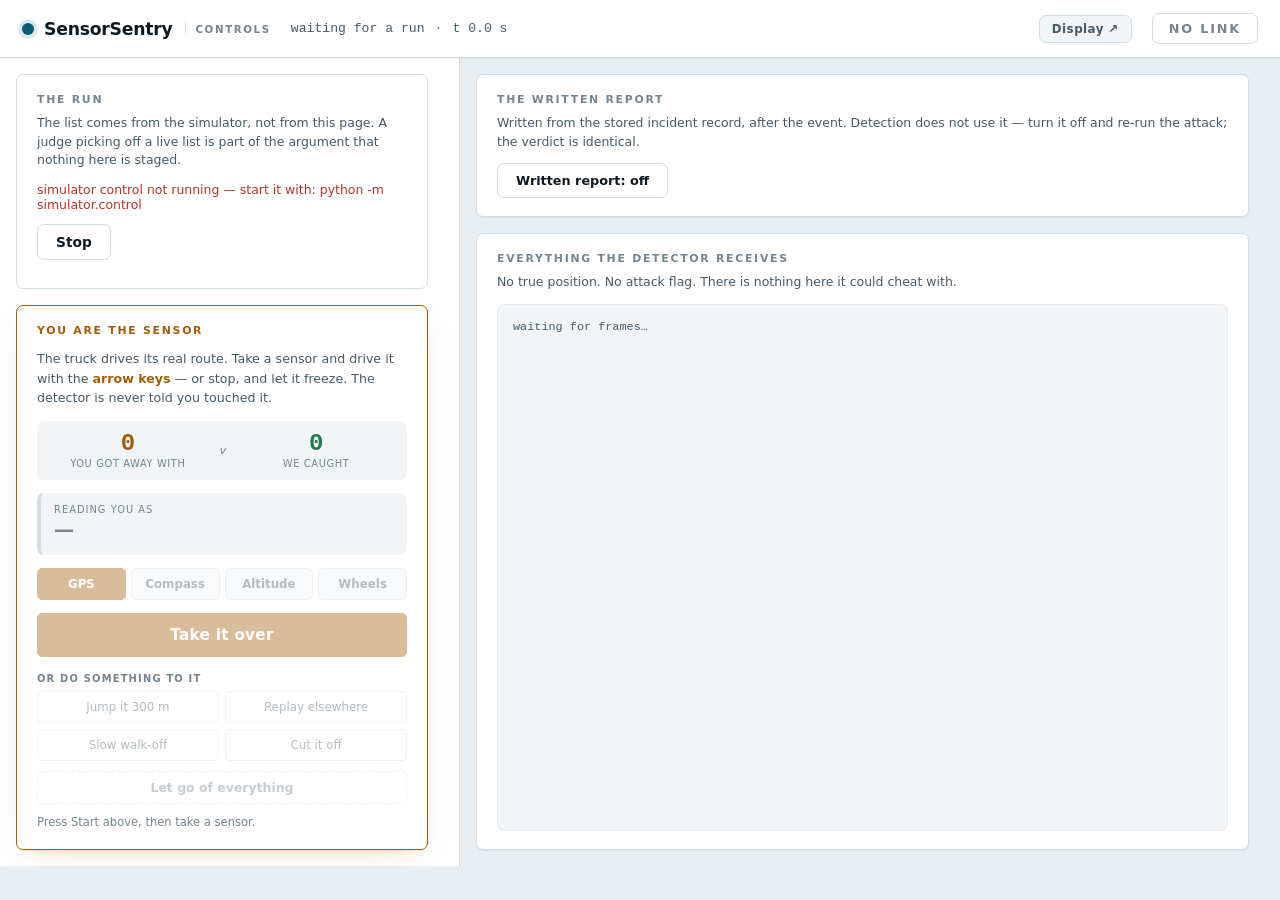
==== console/drive.html @ ff1256a5 "Two screens: the room watches one, the driver touches the other The console was losing to its own fu" ====
<!doctype html>
<html lang="en">
<head>
<meta charset="utf-8">
<meta name="viewport" content="width=device-width, initial-scale=1">
<title>SensorSentry — controls</title>
<link rel="stylesheet" href="style.css">
</head>
<body class="page-drive">

<!-- The control surface: everything a person presses.
     The verdict, the map and the evidence are on the other screen. Keeping
     them apart is the point — a judge attacks from here and watches the
     detector answer over there, having touched nothing in between. -->

<header class="bar">
  <div class="brand">
    <span class="mark"></span>
    <span class="name">SensorSentry</span>
    <span class="brandsub">controls</span>
  </div>
  <div class="runinfo">
    <span id="runid">waiting for a run</span>
    <span class="sep">·</span>
    <span id="clock">t 0.0 s</span>
  </div>
  <a class="drivelink" href="/" target="_blank" rel="noopener">Display ↗</a>
  <div class="statepill" id="statepill" data-state="IDLE">IDLE</div>
</header>

<!-- A rejected frame is the driver's problem to fix, not the room's, so it is
     on both screens rather than only the one being watched. -->
<div id="violation" class="violation" hidden></div>

<!-- Arrow keys only reach the window that has focus, and a driver watching
     the big screen will not notice that this one has lost it. -->
<div class="focuswarn">Click here first — the arrow keys go to this window.</div>

<main class="drivemain">

  <section class="col">

    <div class="panel run">
      <h2>The run</h2>
      <p class="panelnote">
        The list comes from the simulator, not from this page. A judge picking
        off a live list is part of the argument that nothing here is staged.
      </p>
      <div id="scenarios" class="scenarios"><span class="hint">loading…</span></div>
      <div class="runrow">
        <button id="reset">Stop</button>
        <span id="hint" class="hint"></span>
      </div>
    </div>

    <!-- The answer to "is this hardcoded?" is not an argument, it is this
         panel. The vehicle drives its real route; the judge takes a sensor
         over and drives it themselves. The detector is never told. -->
    <div class="panel attack" id="attackpanel">
      <h2>You are the sensor</h2>
      <p class="attacknote">
        The truck drives its real route. Take a sensor and drive it with the
        <b>arrow keys</b> — or stop, and let it freeze. The detector is never
        told you touched it.
      </p>

      <div class="score" id="score">
        <div class="score-side"><b id="scoreyou">0</b><span>you got away with</span></div>
        <div class="score-v">v</div>
        <div class="score-side"><b id="scoreus">0</b><span>we caught</span></div>
      </div>

      <!-- What the detector currently believes. "not sure yet" is left on
           screen rather than hidden: refusing to answer is the feature. -->
      <div class="verdictread" id="verdictread" data-state="quiet">
        <span class="vr-label">reading you as</span>
        <b class="vr-word" id="verdictword">—</b>
        <span class="vr-why" id="verdictwhy"></span>
      </div>

      <div class="targets" id="targets">
        <button class="target on" data-target="gps">GPS</button>
        <button class="target" data-target="compass">Compass</button>
        <button class="target" data-target="altitude">Altitude</button>
        <button class="target" data-target="wheels">Wheels</button>
      </div>

      <button id="taketarget" class="atk primary">Take it over</button>

      <div class="drive" id="drive" hidden>
        <div class="drivehead">
          <span id="drivewhat">You are the GPS</span>
          <b id="driveheading">—</b>
        </div>
        <div class="dpad">
          <button class="key" data-arrow="up">&#9650;</button>
          <div class="dpad-mid">
            <button class="key" data-arrow="left">&#9664;</button>
            <button class="key" id="driveoff" title="stop — let it freeze">&#9632;</button>
            <button class="key" data-arrow="right">&#9654;</button>
          </div>
          <button class="key" data-arrow="down">&#9660;</button>
        </div>
        <div class="drivefoot">
          <span>arrow keys work too</span>
          <span>space = let go</span>
        </div>
      </div>

      <!-- Everything else that can be done to the selected sensor. Built from
           a table in drive.js so the list matches what the simulator actually
           offers, and so harness/usecases.py can check every one of them. -->
      <h3 class="subhead">Or do something to it</h3>
      <div class="actions" id="actions"></div>

      <button id="doclear" class="atk ghost">Let go of everything</button>

      <!-- Timed in the browser, from the judge's own click. This number never
           goes near the detector — it cannot, which is the point. -->
      <div class="stopwatch" id="stopwatch" hidden>
        <span class="sw-label" id="swlabel">waiting</span>
        <span class="sw-time" id="swtime">0.0 s</span>
      </div>
      <p class="atk-hint" id="atkhint">Press Start above, then take a sensor.</p>
    </div>

  </section>

  <section class="col">

    <div class="panel report">
      <h2>The written report</h2>
      <p class="panelnote">
        Written from the stored incident record, after the event. Detection
        does not use it — turn it off and re-run the attack; the verdict is
        identical.
      </p>
      <div class="runrow">
        <button id="reporttoggle" class="toggle">Written report: off</button>
        <button id="reportopen" hidden>Open report</button>
      </div>
    </div>

    <!-- The anti-hardcoding proof, and it belongs next to the buttons rather
         than under the map: here is what I am pressing, here is the complete
         stream the detector receives, notice what is not in it. -->
    <div class="panel feedpanel">
      <h2>Everything the detector receives</h2>
      <p class="panelnote">
        No true position. No attack flag. There is nothing here it could cheat
        with.
      </p>
      <pre id="feed" class="feed">waiting for frames…</pre>
    </div>

  </section>
</main>

<div id="reportsheet" class="reportsheet" hidden>
  <div class="reportcard">
    <div class="reporthead">
      <h2 id="reporttitle">Incident report</h2>
      <button id="reportclose">Close</button>
    </div>
    <pre id="reportbody"></pre>
    <p class="reportnote">
      Written from the stored incident record, after the event. Detection does
      not use it — turn it off and re-run the attack; the verdict is identical.
      <b>Generated by a template, not a language model.</b> This is where one
      would be handed the same record.
    </p>
  </div>
</div>

<script src="common.js"></script>
<script src="drive.js"></script>
</body>
</html>
---- console/style.css ----
/* SensorSentry console.

   Light, and still an instrument: this gets read across a room in a demo hall
   and photographed by people in the audience. Colour is only ever used where
   it means something, and the two paths keep well clear of each other and of
   the semantic colours, because telling them apart is the whole point.

   Darkened against a white ground so the contrast holds under projector
   washout — the pale accents that work on black disappear here.

   Two pages share this file:
     body.page-display   /        the evidence display
     body.page-drive     /drive   the control surface

   Everything above the page-specific sections is common to both.

   The canvas reads its colours out of :root at startup rather than carrying a
   copy of them (see themeColours in common.js). One consequence worth keeping:
   a dark theme is a rewrite of the token block below and nothing else. Do not
   reintroduce a hardcoded colour anywhere — the map already drifted out of
   step with its own legend once that way.
--------------------------------------------------------------------------- */

:root {
  color-scheme: light;

  /* ground */
  --bg:        #e9eef2;
  --panel:     #ffffff;
  --panel-2:   #f1f5f8;
  --panel-3:   #e3eaef;
  --rule:      #d2dce3;
  --rule-soft: #e7edf1;

  /* ink */
  --ink:   #0e1a23;
  --ink-2: #465a67;
  --ink-3: #74858f;

  /* meaning — never decoration */
  --accent:  #0b5c7a;
  --claimed: #a35d07;   /* what GPS asserts */
  --witness: #0b5c7a;   /* what the vehicle itself felt */

  --ok:    #1f7a4d;
  --watch: #9a6207;
  --alert: #b3352a;

  /* the same meanings, as a wash behind a panel */
  --tint-ok:      #e9f3ed;
  --tint-watch:   #fdf3e2;
  --tint-alert:   #fbeceb;
  --tint-accent:  #e8f1f5;
  --tint-claimed: #fff7ec;
  --edge-claimed: #e5c99a;

  /* the map, drawn on canvas — paper, so the two tracks own every other
     colour on it */
  --map-bg:         #f5f2ea;
  --map-grid:       #e7e1d3;
  --map-grid-major: #d2c9b4;
  --map-road:       #ffffff;
  --map-road-case:  #d5cbb5;
  --map-road-text:  #857c69;
  --map-building:   #ded6c6;
  --map-chip:       rgba(255, 255, 255, .85);
  /* the wash under an alerting vehicle and inside an attack zone, and the
     transparent end of the same colour for the zone's gradient */
  --map-alert-wash: rgba(179, 53, 42, .20);
  --map-alert-fade: rgba(179, 53, 42, 0);

  /* the agreement web */
  --web-good: #8fbca4;

  --lift-1: 0 1px 2px rgba(14, 26, 35, .05);
  --lift-2: 0 4px 14px -6px rgba(14, 26, 35, .18), 0 1px 2px rgba(14, 26, 35, .05);
  --lift-3: 0 20px 60px -20px rgba(14, 26, 35, .45);

  --radius: 7px;

  --mono: "JetBrains Mono", ui-monospace, Consolas, "Courier New", monospace;
  --sans: "Segoe UI", system-ui, -apple-system, sans-serif;
}

* { box-sizing: border-box; }

/* The browser's own `[hidden] { display: none }` is a user-agent rule, and
   ANY author rule beats it. So every element here that sets display — the
   banner, the report sheet — silently ignored its `hidden` attribute and
   could never be closed. This puts that back. */
[hidden] { display: none !important; }

html, body {
  margin: 0;
  height: 100%;
  background: var(--bg);
  color: var(--ink);
  font-family: var(--sans);
  overflow: hidden;
  -webkit-font-smoothing: antialiased;
}

/* --- page skeletons ------------------------------------------------------
   The display gives every pixel it can spare to the map, because the map's
   scale is height-bound and the two tracks are the whole claim. Moving the
   raw feed and the scenario buttons to /drive gave it 310px back. */

body.page-display {
  display: grid;
  grid-template-rows: auto auto auto 1fr;  /* bar · violation · banner · map+panels */
  height: 100vh;
}

body.page-drive {
  display: grid;
  /* bar · violation · focus warning · columns */
  grid-template-rows: auto auto auto 1fr;
  height: 100vh;
}

/* --- top bar ------------------------------------------------------------- */

.bar {
  display: flex;
  align-items: center;
  gap: 20px;
  padding: 13px 22px;
  background: var(--panel);
  border-bottom: 1px solid var(--rule);
  box-shadow: var(--lift-1);
  z-index: 3;
}

.brand { display: flex; align-items: center; gap: 10px; }
.mark {
  width: 12px; height: 12px; border-radius: 50%;
  background: var(--accent);
  box-shadow: 0 0 0 4px rgba(11, 92, 122, .14);
  flex: none;
}
.name { font-weight: 700; font-size: 1.08rem; letter-spacing: -.015em; }
.brandsub {
  font-size: .64rem; font-weight: 700; letter-spacing: .16em;
  text-transform: uppercase; color: var(--ink-3);
  padding-left: 9px; margin-left: 3px; border-left: 1px solid var(--rule);
}

.runinfo {
  font-family: var(--mono);
  font-size: .82rem;
  color: var(--ink-2);
  display: flex; gap: 10px; align-items: center;
  min-width: 0; overflow: hidden;
}
.runinfo .sep { color: var(--ink-3); }

/* The other screen is one click away and neither page is much use alone. */
.drivelink {
  margin-left: auto;
  font-size: .74rem; font-weight: 600; letter-spacing: .04em;
  text-decoration: none; white-space: nowrap;
  color: var(--ink-2);
  padding: 6px 12px; border-radius: var(--radius);
  border: 1px solid var(--rule); background: var(--panel-2);
}
.drivelink:hover { color: var(--accent); border-color: var(--accent); }

.statepill {
  font-weight: 700;
  font-size: .8rem;
  letter-spacing: .14em;
  padding: 7px 16px;
  border-radius: var(--radius);
  border: 1px solid var(--rule);
  color: var(--ink-3);
  flex: none;
}
.statepill[data-state="OK"]    { background: var(--tint-ok);    color: var(--ok);    border-color: var(--ok); }
.statepill[data-state="WATCH"] { background: var(--tint-watch); color: var(--watch); border-color: var(--watch); }
.statepill[data-state="ALERT"] {
  background: var(--alert); color: #ffffff; border-color: var(--alert);
  animation: pulse 1.1s ease-in-out infinite;
}
@keyframes pulse { 50% { opacity: .55; } }
@media (prefers-reduced-motion: reduce) { .statepill[data-state="ALERT"] { animation: none; } }

/* --- schema violation ---------------------------------------------------- */

.violation {
  background: var(--alert);
  color: #ffffff;
  font-family: var(--mono);
  font-size: .85rem;
  padding: 11px 22px;
  font-weight: 600;
}

/* --- the banner ---------------------------------------------------------
   A demo hall is wide and the audience is far back. The side panels carry
   the detail; this carries the answer, and it is sized to be read from the
   back row rather than from the operator's chair. */

.banner {
  display: flex; align-items: baseline; gap: 20px; flex-wrap: wrap;
  padding: 16px 24px;
  background: var(--alert); color: #fff;
  box-shadow: var(--lift-2);
  z-index: 2;
}
.banner[data-cause="fault"]        { background: var(--watch); }
.banner[data-cause="interference"] { background: var(--accent); }
.banner[data-cause="unclassified"] { background: var(--ink-2); }

.banner-what {
  font-size: 1.6rem; font-weight: 800; letter-spacing: -.015em;
  text-transform: uppercase; line-height: 1.1;
}
.banner-who { font-family: var(--mono); font-size: .9rem; opacity: .88; }
.banner-do {
  margin-left: auto; font-size: 1rem; font-weight: 600;
  opacity: .96; text-align: right;
}

/* Which view you are looking at. Four vehicles on screen invites the wrong
   conclusion — that the product needs a fleet. It does not: the detector runs
   on each vehicle alone. The fleet view is the control room watching them. */
.mode {
  font-size: .64rem; font-weight: 700; letter-spacing: .14em;
  padding: 5px 10px; border-radius: var(--radius);
  background: var(--panel-2); color: var(--ink-3);
  border: 1px solid var(--rule); flex: none;
}
.mode[data-mode="fleet"] { background: var(--accent); color: #fff; border-color: var(--accent); }

/* --- the map ------------------------------------------------------------- */

main {
  display: grid;
  grid-template-columns: minmax(0, 1fr) 380px;
  min-height: 0;
  overflow: hidden;
}

.mapwrap { position: relative; min-width: 0; background: var(--map-bg); }
#map { display: block; width: 100%; height: 100%; }

.legend {
  position: absolute; left: 18px; top: 16px;
  display: flex; flex-direction: column; gap: 8px;
  background: var(--map-chip);
  border: 1px solid var(--rule);
  border-radius: var(--radius);
  padding: 11px 14px;
  font-size: .82rem; font-weight: 600;
  color: var(--ink-2);
  box-shadow: var(--lift-1);
}
.legend span { display: flex; align-items: center; gap: 10px; }
.swatch { width: 18px; height: 4px; border-radius: 2px; display: inline-block; flex: none; }
.swatch.claimed { background: var(--claimed); }
.swatch.witness { background: var(--witness); }

.scalebar {
  position: absolute; left: 18px; bottom: 18px;
  font-family: var(--mono); font-size: .74rem; color: var(--ink-2);
  border-left: 1px solid var(--ink-3);
  border-right: 1px solid var(--ink-3);
  border-bottom: 1px solid var(--ink-3);
  padding: 0 0 4px;
  width: 120px;
  text-align: center;
}

/* --- panels: the shared primitives --------------------------------------- */

.side {
  border-left: 1px solid var(--rule);
  background: var(--panel);
  overflow-y: auto;
  scrollbar-gutter: stable;
  display: flex;
  flex-direction: column;
}

/* The side column scrolls. Without a hint it reads as clipped text rather
   than more content, which is how a verdict gets missed. */
.side {
  background:
    linear-gradient(var(--panel) 30%, rgba(255, 255, 255, 0)) top / 100% 28px no-repeat,
    linear-gradient(rgba(255, 255, 255, 0), var(--panel) 70%) bottom / 100% 28px no-repeat,
    var(--panel);
  background-attachment: local, local, scroll;
}

.panel { padding: 18px 20px; border-bottom: 1px solid var(--rule-soft); }
.panel:last-child { border-bottom: 0; }
.panel h2 {
  margin: 0 0 12px;
  font-size: .68rem;
  letter-spacing: .16em;
  text-transform: uppercase;
  color: var(--ink-3);
  font-weight: 700;
}
.panel h3.subhead {
  margin: 16px 0 7px;
  font-size: .62rem; font-weight: 700; letter-spacing: .12em;
  text-transform: uppercase; color: var(--ink-3);
}
.panelnote {
  margin: -4px 0 12px; font-size: .78rem; line-height: 1.5; color: var(--ink-2);
}

/* Nothing in the side column may push the page sideways. Long sensor lists
   and metre readings both did, and clipped the text they were reporting. */
.side, .panel, .panel * { min-width: 0; }
.panel { overflow-wrap: anywhere; }

/* The big separation figure is the one number read from across a room, but it
   must not be the reason the panel overflows. */
.big {
  font-family: var(--mono);
  font-size: clamp(1.9rem, 5.5vw, 2.9rem);
  font-weight: 600;
  line-height: 1;
  font-variant-numeric: tabular-nums;
  overflow-wrap: anywhere;
}
.big[data-state="WATCH"] { color: var(--watch); }
.big[data-state="ALERT"] { color: var(--alert); }
.sub { font-size: .78rem; color: var(--ink-3); margin-top: 7px; }

/* The one panel that is always there and always the same shape, whatever the
   run is doing. The verdict and the working appear above it when there is
   something to say; this is what the eye comes back to when there is not. */
.panel.headline { background: var(--panel-2); }

.rows { display: flex; flex-direction: column; gap: 9px; margin-top: 15px; }
.rows > div {
  display: flex; justify-content: space-between; align-items: baseline;
  gap: 12px; min-width: 0;
}
.rows span { font-size: .84rem; color: var(--ink-2); flex: 0 1 auto; }
.rows b {
  font-family: var(--mono); font-size: .86rem; font-weight: 600;
  font-variant-numeric: tabular-nums;
  text-align: right; min-width: 0;
  overflow-wrap: anywhere;
}

.sensors { display: flex; flex-direction: column; gap: 9px; }
.sensor { display: flex; align-items: center; gap: 10px; font-size: .86rem; }
.sensor .dot {
  width: 8px; height: 8px; border-radius: 50%; background: var(--ok); flex: none;
}
.sensor.bad .dot { background: var(--alert); }
.sensor .who {
  text-transform: uppercase; letter-spacing: .06em; font-size: .74rem;
  color: var(--ink-2); width: 56px; font-weight: 600;
}
.sensor .why { font-family: var(--mono); font-size: .76rem; color: var(--alert); }
.sensor.bad .who { color: var(--ink); }
.empty { color: var(--ink-3); font-size: .84rem; margin: 0; }

/* --- buttons: one look, everywhere --------------------------------------- */

button {
  font-family: inherit; font-size: .86rem; font-weight: 600;
  padding: 9px 18px;
  border-radius: var(--radius);
  border: 1px solid var(--rule);
  background: var(--panel);
  color: var(--ink);
  cursor: pointer;
  transition: background .12s, border-color .12s, color .12s;
}
button:hover:not(:disabled) { border-color: var(--accent); }
button.primary { background: var(--accent); border-color: var(--accent); color: #ffffff; }
button:focus-visible { outline: 2px solid var(--accent); outline-offset: 2px; }
button:disabled { opacity: .4; cursor: not-allowed; }

.hint { font-size: .78rem; color: var(--ink-3); }
.hint code { font-family: var(--mono); color: var(--ink-2); }
.hint.bad { color: var(--alert); }

/* ===========================================================================
   THE DISPLAY — /
=========================================================================== */

/* --- verdict: which sensor, and why -------------------------------------- */

.panel.verdict { background: var(--tint-alert); }

.guilty { display: flex; align-items: baseline; gap: 11px; flex-wrap: wrap; }
#guilty {
  font-size: 1.75rem; font-weight: 700; letter-spacing: -.015em;
  color: var(--alert); line-height: 1.1;
}
.cause {
  font-size: .66rem; font-weight: 700; letter-spacing: .14em;
  text-transform: uppercase; padding: 4px 9px; border-radius: 4px;
  border: 1px solid currentColor;
}
.cause[data-cause="attack"]       { color: var(--alert); }
.cause[data-cause="fault"]        { color: var(--watch); }
.cause[data-cause="interference"] { color: var(--accent); }
.cause[data-cause="unclassified"] { color: var(--ink-3); }

.reason {
  margin: 13px 0 0; font-size: .88rem; line-height: 1.55; color: var(--ink-2);
}
.action {
  margin: 13px 0 0; font-size: .9rem; line-height: 1.5;
  color: var(--ink); font-weight: 600;
  border-left: 3px solid var(--alert); padding-left: 12px;
}
.evidence {
  margin: 13px 0 0; padding-left: 16px;
  display: flex; flex-direction: column; gap: 5px;
}
.evidence li {
  font-family: var(--mono); font-size: .74rem; line-height: 1.45;
  color: var(--ink-3);
}

/* --- navigation source: what the vehicle is actually steering by ---------- */

.panel.nav { background: var(--tint-accent); }
.navsource {
  font-size: 1.15rem; font-weight: 700; letter-spacing: -.01em;
  color: var(--ok);
}
.panel.nav[data-source="dead_reckoning"] { background: var(--tint-watch); }
.panel.nav[data-source="dead_reckoning"] .navsource { color: var(--watch); }
.navnote {
  margin: 13px 0 0; font-size: .82rem; line-height: 1.5; color: var(--ink-2);
}

/* --- fleet: several vehicles, and where the attacker is ------------------- */

.panel.fleet { background: var(--tint-alert); }
.zoneline {
  font-size: .98rem; font-weight: 600; line-height: 1.4; color: var(--alert);
}
.advisories {
  margin: 13px 0 0; padding-left: 16px;
  display: flex; flex-direction: column; gap: 6px;
}
.advisories li { font-size: .8rem; line-height: 1.45; color: var(--ink-2); }
.advisories li b { color: var(--ink); }

.advisories li, .evidence li, .reason, .action, .navnote, .zoneline {
  overflow-wrap: anywhere;
}

/* ---------------------------------------------------------------------------
   "Why we say that" — the working, not the answer

   A verdict is an assertion. This is the evidence behind it: every check with
   its real number, split into the ones that back each other up and the one
   that stands alone. It is the difference between "trust me" and "look".
--------------------------------------------------------------------------- */

.panel.proof h2 { margin-bottom: 9px; }
.prooflede {
  margin: 0 0 12px; font-size: .86rem; line-height: 1.5; color: var(--ink);
}
.prooflede b { color: var(--alert); }
.prooflede .agreeing { color: var(--ok); }

.web {
  width: 100%; height: auto; display: block; margin: 0 0 13px;
  background: var(--panel-2); border-radius: var(--radius);
}

.proofgroup { margin-bottom: 13px; }
.proofgroup:last-child { margin-bottom: 0; }
.proofgroup h3 {
  display: flex; align-items: center; gap: 6px; margin: 0 0 7px;
  font-size: .66rem; font-weight: 700; letter-spacing: .1em;
  text-transform: uppercase; color: var(--ink-3);
}
.proofgroup .tick { font-size: .95rem; line-height: 1; }
.proofgroup.bad  h3 .tick { color: var(--alert); }
.proofgroup.good h3 .tick { color: var(--ok); }
.proofgroup ul { list-style: none; margin: 0; padding: 0; }
.proofgroup li {
  display: grid; grid-template-columns: minmax(0, 1fr) auto auto;
  gap: 9px; align-items: baseline;
  padding: 7px 10px; margin-bottom: 4px; border-radius: 5px;
  font-size: .75rem; background: var(--panel-2);
}
.proofgroup.bad  li { background: var(--tint-alert); }
.proofgroup.good li { background: var(--tint-ok); }
.proofgroup li .what { color: var(--ink-2); overflow: hidden; text-overflow: ellipsis; }
.proofgroup li .num  { font-family: var(--mono); font-weight: 600; color: var(--ink); }
.proofgroup li .rel  { font-family: var(--mono); font-size: .68rem; color: var(--ink-3); }
.proofgroup.bad  li .num, .proofgroup.bad  li .rel { color: var(--alert); }
.proofgroup.good li .rel { color: var(--ok); }

/* ---------------------------------------------------------------------------
   The readings — two measurements of one physical thing

   Only the GPS used to have anything to look at. Taking over the compass
   changed a number nobody could see, so three of the four sensors appeared to
   do nothing at all. These are the pictures that make the manipulation
   visible, and they double as the proof: honest sensors draw one line,
   because the two traces sit on top of each other.
--------------------------------------------------------------------------- */

.tracecard { margin-bottom: 11px; }
.tracecard:last-of-type { margin-bottom: 5px; }
.tracehead {
  display: flex; justify-content: space-between; align-items: baseline;
  gap: 8px; margin-bottom: 3px;
  font-size: .74rem; color: var(--ink-2); font-weight: 600;
}
.tracenows { display: flex; gap: 10px; }
.tracenow { font-family: var(--mono); font-size: .68rem; font-weight: 600; }
.tracecanvas {
  width: 100%; height: 58px; display: block;
  background: var(--panel-2); border-radius: 5px;
}
.tracenote {
  margin: 7px 0 0; font-size: .7rem; line-height: 1.45; color: var(--ink-3);
}

/* ===========================================================================
   THE CONTROL SURFACE — /drive
=========================================================================== */

.drivemain {
  display: grid;
  grid-template-columns: minmax(360px, 460px) minmax(0, 1fr);
  min-height: 0;
  overflow: hidden;
}
.drivemain .col {
  overflow-y: auto;
  scrollbar-gutter: stable;
  background: var(--panel);
  border-right: 1px solid var(--rule);
  display: flex; flex-direction: column;
}
.drivemain .col:last-child { border-right: 0; background: var(--bg); }
.drivemain .col:last-child .panel {
  background: var(--panel);
  border: 1px solid var(--rule);
  border-radius: var(--radius);
  margin: 16px 16px 0;
  box-shadow: var(--lift-1);
}
.drivemain .col:last-child .panel:last-child { margin-bottom: 16px; }
/* On this page a panel is a card with its own border. The rail's separator
   rule would draw a second line just inside the first one. */
.drivemain .panel { border-bottom: 0; }

/* The arrow keys go to whichever window has focus, and a driver watching the
   big screen will not notice this one lost it. Four dead keypresses on stage
   read as a broken demo, so the page says which window is listening. */
.focuswarn {
  display: none;
  padding: 9px 22px;
  background: var(--claimed); color: #fff;
  font-size: .82rem; font-weight: 600;
}
body[data-focus="off"] .focuswarn { display: block; }

/* --- the run ------------------------------------------------------------- */

.panel.run .scenarios { margin-bottom: 12px; }
.runrow { display: flex; align-items: center; gap: 10px; flex-wrap: wrap; }
.runrow .hint { flex: 1 1 100%; }

.scenarios { display: flex; gap: 8px; flex-wrap: wrap; }
.scenarios button { padding: 8px 14px; font-size: .82rem; }
.scenarios button.running {
  background: var(--accent); border-color: var(--accent); color: #ffffff;
}
/* What each scenario is for, so nobody has to remember the names on stage. */
.scenarios button::after {
  content: attr(data-note);
  display: block; font-size: .64rem; font-weight: 500;
  letter-spacing: .04em; opacity: .7; margin-top: 2px;
}
/* scripted runs, demoted: kept as a fallback, no longer the way in */
.scenarios .scripted-label {
  font-size: .62rem; letter-spacing: .07em; text-transform: uppercase;
  color: var(--ink-3); align-self: center; width: 100%; margin-top: 4px;
}
.scenarios button.scripted { opacity: .72; font-size: .72rem; padding: 6px 9px; }
.scenarios button.scripted:hover { opacity: 1; }

/* ---------------------------------------------------------------------------
   "You are the sensor"

   The single most persuasive thing in the demo, so it is allowed to look like
   the main event rather than a settings box. A judge who spoofs the GPS
   themselves, at a moment nobody could have scripted, and watches it get
   caught on the other screen, has run the experiment. Nothing said from a
   slide competes.
--------------------------------------------------------------------------- */

.panel.attack {
  border: 1px solid var(--claimed);
  border-radius: var(--radius);
  margin: 0 16px 16px;
  box-shadow: 0 1px 0 rgba(163, 93, 7, .12), 0 8px 26px -16px rgba(163, 93, 7, .5);
}
.panel.run { margin: 16px; border: 1px solid var(--rule); border-radius: var(--radius); }
.panel.attack h2 { color: var(--claimed); }
.attacknote {
  margin: 0 0 13px; font-size: .79rem; line-height: 1.55; color: var(--ink-2);
}
.attacknote b { color: var(--claimed); }

/* scoreboard */
.score {
  display: grid; grid-template-columns: 1fr auto 1fr; align-items: center;
  gap: 8px; margin-bottom: 13px; padding: 11px 8px;
  background: var(--panel-2); border-radius: var(--radius);
}
.score-side { display: flex; flex-direction: column; align-items: center; gap: 2px; }
.score-side b {
  font-family: var(--mono); font-size: 1.5rem; font-weight: 700; line-height: 1;
}
.score-side span {
  font-size: .62rem; letter-spacing: .06em; text-transform: uppercase;
  color: var(--ink-3); text-align: center;
}
#scoreyou { color: var(--claimed); }
#scoreus  { color: var(--ok); }
.score-v { font-size: .7rem; color: var(--ink-3); font-style: italic; }

/* the live readout: what the detector currently believes, in the words the
   judge used when they did it. "not sure yet" stays on screen rather than
   being hidden — refusing to answer is the feature, not a gap. */
.verdictread {
  display: grid; gap: 3px; margin-bottom: 13px;
  padding: 11px 13px; border-radius: var(--radius);
  background: var(--panel-2); border-left: 4px solid var(--rule);
}
.vr-label {
  font-size: .62rem; letter-spacing: .1em; text-transform: uppercase;
  color: var(--ink-3);
}
.vr-word { font-size: 1.25rem; font-weight: 700; color: var(--ink-3); line-height: 1.15; }
.vr-why  { font-size: .74rem; color: var(--ink-2); }
.verdictread[data-state="attack"]       { border-left-color: var(--alert); background: var(--tint-alert); }
.verdictread[data-state="attack"] .vr-word { color: var(--alert); }
.verdictread[data-state="fault"]        { border-left-color: var(--watch); background: var(--tint-watch); }
.verdictread[data-state="fault"] .vr-word  { color: var(--watch); }
.verdictread[data-state="interference"] { border-left-color: var(--accent); background: var(--tint-accent); }
.verdictread[data-state="interference"] .vr-word { color: var(--accent); }
.verdictread[data-state="unsure"]       { border-left-color: var(--ink-3); }
.verdictread[data-state="unsure"] .vr-word { color: var(--ink-2); }

/* target selector: pick what you want to lie with */
.targets { display: flex; gap: 5px; margin-bottom: 11px; }
button.target {
  flex: 1; min-width: 0; font: inherit; font-size: .74rem; font-weight: 600;
  padding: 8px 2px; cursor: pointer; color: var(--ink-2);
  background: var(--panel-2); border: 1px solid var(--rule); border-radius: 5px;
}
button.target:hover:not(:disabled) { color: var(--ink); }
button.target.on {
  background: var(--claimed); border-color: var(--claimed); color: #fff;
}
/* a target you are currently holding */
button.target.mine:not(.on) {
  border-color: var(--claimed); color: var(--claimed); background: var(--tint-claimed);
}
button.target.mine.on::after { content: " ●"; font-size: .6em; vertical-align: super; }
/* a target this vehicle does not carry: visibly absent, not merely off */
button.target.absent { text-decoration: line-through; opacity: .35; }

button.atk {
  font: inherit; font-size: .78rem; font-weight: 600; padding: 8px 11px;
  border: 1px solid var(--rule); border-radius: 5px;
  background: var(--panel); color: var(--ink); cursor: pointer;
  white-space: nowrap;
}
button.atk:hover:not(:disabled) { background: var(--panel-2); }
button.atk.primary {
  width: 100%; margin-top: 2px; padding: 12px;
  font-size: .95rem; letter-spacing: .02em;
  background: var(--claimed); border-color: var(--claimed); color: #fff;
}
button.atk.primary:hover:not(:disabled) { background: #8d4f06; border-color: #8d4f06; }
button.atk.ghost {
  width: 100%; margin-top: 10px; color: var(--ink-3);
  background: transparent; border-style: dashed;
}

/* every other thing that can be done to the selected sensor */
.actions { display: flex; flex-wrap: wrap; gap: 6px; }
.actions button {
  flex: 1 1 calc(50% - 3px); min-width: 0;
  font: inherit; font-size: .74rem; padding: 8px 7px; cursor: pointer;
  border: 1px solid var(--rule); border-radius: 5px;
  background: var(--panel); color: var(--ink-2); white-space: nowrap;
  overflow: hidden; text-overflow: ellipsis;
}
.actions button:hover:not(:disabled) { background: var(--panel-2); color: var(--ink); }

/* the D-pad: the judge drives the fake GPS while the vehicle drives its real
   route. Deliberately looks like a game controller — that framing is what
   makes people try to win, and a judge who spends four minutes trying to beat
   it has spent four minutes proving our case. */
.drive {
  margin-top: 11px; padding: 12px; border-radius: var(--radius);
  background: var(--tint-claimed); border: 1px solid var(--edge-claimed);
}
.drivehead, .drivefoot {
  display: flex; justify-content: space-between; align-items: baseline;
  font-size: .74rem; color: var(--ink-2);
}
.drivehead { margin-bottom: 9px; font-weight: 600; }
.drivehead b { font-family: var(--mono); font-size: 1rem; color: var(--claimed); }
.drivefoot { margin-top: 9px; color: var(--ink-3); font-size: .66rem; }
.drivefoot span:last-child { font-family: var(--mono); color: var(--claimed); }

.dpad { display: flex; flex-direction: column; align-items: center; gap: 5px; }
.dpad-mid { display: flex; gap: 5px; }
button.key {
  width: 46px; height: 38px; font-size: .8rem; line-height: 1;
  border: 1px solid #d9b787; border-radius: 5px; background: #fff;
  color: var(--claimed); cursor: pointer;
  transition: background .1s, transform .05s;
}
button.key:hover:not(:disabled)  { background: #fdf0dc; }
button.key:active { transform: translateY(1px); }
button.key.on     { background: var(--claimed); border-color: var(--claimed); color: #fff; }
#driveoff { color: var(--ink-3); }

/* the stopwatch — started by the judge's own click, timed in this browser,
   never sent to the detector */
.stopwatch {
  display: flex; justify-content: space-between; align-items: baseline;
  gap: 8px; margin-top: 11px; padding: 10px 12px; border-radius: var(--radius);
  background: var(--panel-2); border-left: 3px solid var(--ink-3);
}
.stopwatch .sw-label { font-size: .73rem; color: var(--ink-2); }
.stopwatch .sw-time {
  font-family: var(--mono); font-size: 1.15rem; font-weight: 700; color: var(--ink);
}
.stopwatch[data-state="hunting"] { border-left-color: var(--claimed); }
.stopwatch[data-state="hunting"] .sw-time { color: var(--claimed); }
.stopwatch[data-state="caught"] { border-left-color: var(--ok); background: var(--tint-ok); }
.stopwatch[data-state="caught"] .sw-time,
.stopwatch[data-state="caught"] .sw-label { color: var(--ok); }
.stopwatch[data-state="away"] { border-left-color: var(--alert); background: var(--tint-alert); }
.stopwatch[data-state="away"] .sw-time,
.stopwatch[data-state="away"] .sw-label { color: var(--alert); }

.atk-hint {
  margin: 10px 0 0; font-size: .72rem; line-height: 1.45; color: var(--ink-3);
}

/* --- the raw feed --------------------------------------------------------
   It sits under the buttons rather than beneath the map, because that pairing
   is the demonstration: here is what I am pressing, here is the complete
   stream the detector receives, notice what is not in it. */

.panel.feedpanel { flex: 1; display: flex; flex-direction: column; min-height: 0; }
.feed {
  margin: 0;
  padding: 13px 15px;
  overflow: auto;
  flex: 1; min-height: 160px;
  background: var(--panel-2);
  border: 1px solid var(--rule-soft);
  border-radius: var(--radius);
  font-family: var(--mono);
  font-size: .74rem;
  line-height: 1.6;
  color: var(--ink-2);
  white-space: pre;
}

/* --- the written report, and its switch ---------------------------------- */

.toggle { font-size: .8rem; }
.toggle[data-on="1"] {
  background: var(--accent); border-color: var(--accent); color: #fff;
}

.reportsheet {
  position: fixed; inset: 0; z-index: 20;
  background: rgba(14, 26, 35, .45);
  display: flex; align-items: center; justify-content: center;
  padding: 24px;
}
.reportcard {
  background: var(--panel); border: 1px solid var(--rule); border-radius: var(--radius);
  max-width: 720px; width: 100%; max-height: 82vh;
  display: flex; flex-direction: column;
  box-shadow: var(--lift-3);
}
.reporthead {
  display: flex; align-items: center; gap: 16px;
  padding: 16px 20px; border-bottom: 1px solid var(--rule);
}
.reporthead h2 { margin: 0; font-size: .95rem; letter-spacing: 0; text-transform: none; color: var(--ink); }
.reporthead button { margin-left: auto; }
.reportcard pre {
  margin: 0; padding: 20px; overflow: auto;
  font-family: var(--sans); font-size: .9rem; line-height: 1.6;
  white-space: pre-wrap; color: var(--ink-2);
}
.reportnote {
  margin: 0; padding: 14px 20px; border-top: 1px solid var(--rule);
  font-size: .78rem; line-height: 1.5; color: var(--ink-3);
  background: var(--panel-2);
}
.reportnote b { color: var(--ink-2); }

/* ===========================================================================
   NARROWER SCREENS
=========================================================================== */

@media (max-width: 1000px) {
  main { grid-template-columns: 1fr; grid-template-rows: 1fr auto; }
  .side { border-left: 0; border-top: 1px solid var(--rule); max-height: 42vh; }
  .banner-what { font-size: 1.25rem; }
  .banner-do { margin-left: 0; text-align: left; }

  .drivemain { grid-template-columns: 1fr; grid-template-rows: 1fr auto; }
  .drivemain .col { border-right: 0; }
  .drivemain .col:last-child { border-top: 1px solid var(--rule); max-height: 38vh; }
}

/* --- the phone ----------------------------------------------------------
 *
 * Same pages, same data — this is the fleet manager's pocket, not a separate
 * app. What changes is the order of importance: on a wide screen there is
 * room for the map and the detail together; on a phone the answer has to come
 * first and everything else has to be reachable by scrolling.
 *
 * The raw feed goes away entirely. It exists to prove to a room that nothing
 * is hardcoded, and nobody is making that argument from a phone.
 */
@media (max-width: 620px) {
  html, body { overflow: auto; height: auto; }
  body.page-display, body.page-drive { display: block; }

  .bar {
    position: sticky; top: 0; z-index: 5;
    gap: 10px; padding: 10px 14px; flex-wrap: wrap;
  }
  .name { font-size: .95rem; }
  .runinfo { font-size: .72rem; width: 100%; order: 3; }
  .runinfo .sep, .runinfo #runid { display: none; }
  .statepill { font-size: .7rem; padding: 5px 11px; }
  .drivelink { margin-left: 0; }

  /* The answer, and it stays put while everything else scrolls under it. */
  .banner { position: sticky; top: 46px; z-index: 4; padding: 12px 14px; gap: 6px; }
  .banner-what { font-size: 1.1rem; }
  .banner-who, .banner-do { font-size: .8rem; margin-left: 0; text-align: left; }

  main { display: block; }
  .mapwrap { height: 52vh; border-bottom: 1px solid var(--rule); }
  .legend { font-size: .72rem; padding: 8px 10px; }
  .scalebar { font-size: .68rem; }

  .side { max-height: none; border-top: 0; }
  .panel { padding: 15px 16px; }

  .drivemain { display: block; }
  .drivemain .col { max-height: none; }
  .drivemain .col:last-child .panel { margin: 12px; }
  .panel.run, .panel.attack { margin: 12px; }

  /* Proof for a hall, not for a pocket. */
  .panel.feedpanel { display: none; }

  .scenarios button { flex: 1 1 46%; padding: 10px 8px; }
}

/* Touch targets on anything hand-held, not only the narrowest phones. */
@media (pointer: coarse) {
  button { min-height: 44px; }
}
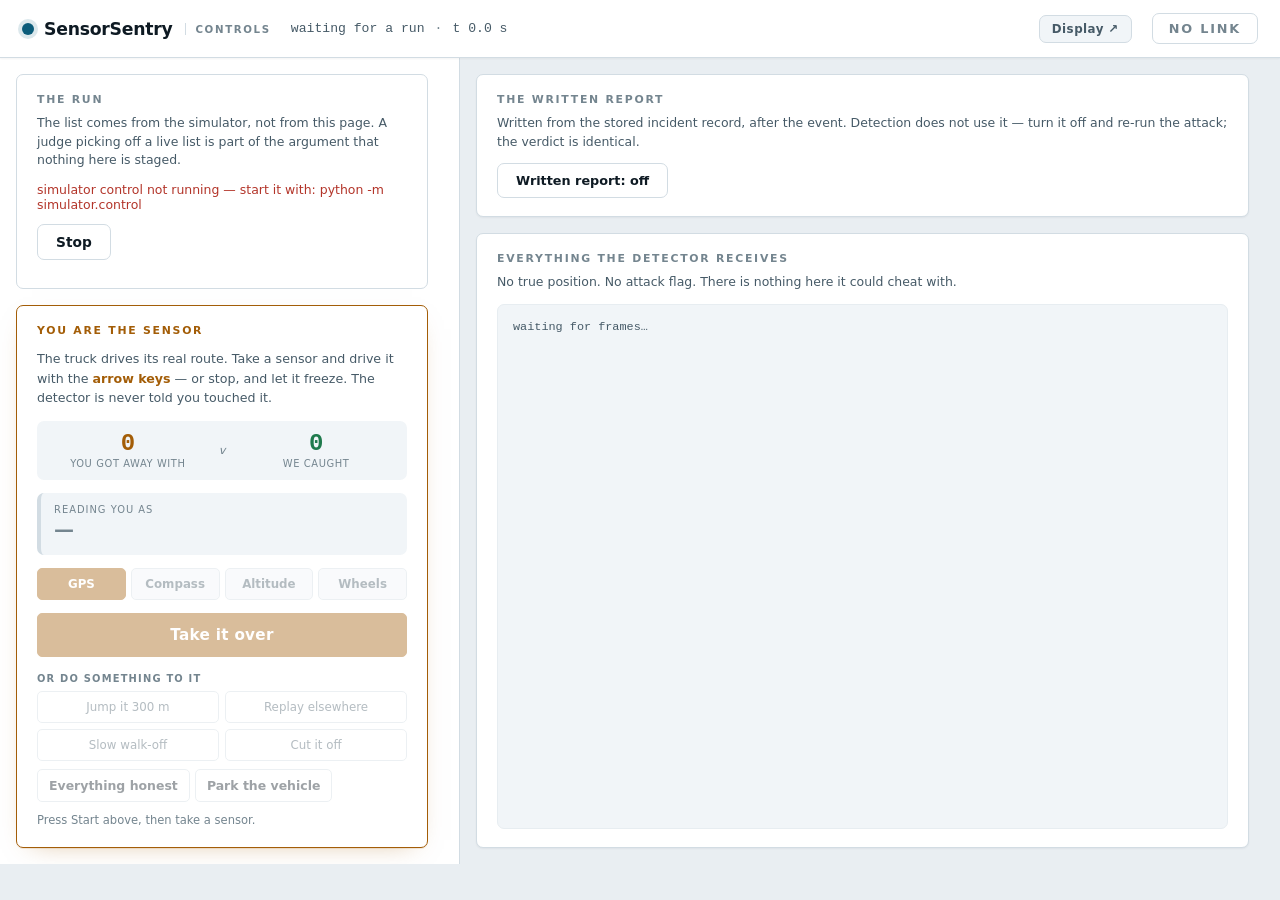
==== commit 7a549ab7: "Park the vehicle, and a button back to an honest one Two states worth reaching in one press on stage" ====
--- a/console/drive.html
+++ b/console/drive.html
@@ -113,7 +113,12 @@
       <h3 class="subhead">Or do something to it</h3>
       <div class="actions" id="actions"></div>
 
-      <button id="doclear" class="atk ghost">Let go of everything</button>
+      <!-- Two states worth being able to reach in one press on stage: an
+           honest vehicle, and a stationary one. -->
+      <div class="atk-row states">
+        <button id="doclear" class="atk">Everything honest</button>
+        <button id="dohold" class="atk" data-held="0">Park the vehicle</button>
+      </div>
 
       <!-- Timed in the browser, from the judge's own click. This number never
            goes near the detector — it cannot, which is the point. -->
--- a/console/style.css
+++ b/console/style.css
@@ -40,6 +40,13 @@
   /* meaning — never decoration */
   --accent:  #0b5c7a;
   --claimed: #a35d07;   /* what GPS asserts */
+
+  /* One colour per sensor, so each can be drawn and named on its own. The
+     compass had no colour and no line, which is why driving it changed
+     nothing anyone could see. */
+  --sensor-mag:  #7a3fa8;   /* compass  */
+  --sensor-odom: #0f7a6c;   /* wheels   */
+  --sensor-baro: #1f6f9a;   /* height   */
   --witness: #0b5c7a;   /* what the vehicle itself felt */
 
   --ok:    #1f7a4d;
@@ -260,6 +267,29 @@
 .swatch.claimed { background: var(--claimed); }
 .swatch.witness { background: var(--witness); }
 
+/* one row per sensor: colour, name, and what it is currently disagreeing by */
+.legend .lg { display: grid; grid-template-columns: 18px auto 1fr; gap: 10px; }
+.legend .lg b { font-weight: 600; }
+.legend .lg em {
+  font-style: normal; font-family: var(--mono); font-size: .74rem;
+  text-align: right; color: var(--ink-3);
+}
+.legend .lg[hidden] { display: none; }
+/* agreeing: present but quiet, so the one that is not stands out */
+.legend .lg.agree { opacity: .55; }
+.legend .lg.off em { color: var(--alert); font-weight: 700; }
+.legend .lg[data-key="witness"] .swatch { background: var(--witness); }
+.legend .lg[data-key="gnss"]    .swatch { background: var(--claimed); }
+.legend .lg[data-key="mag"]     .swatch { background: var(--sensor-mag); }
+.legend .lg[data-key="odom"]    .swatch { background: var(--sensor-odom); }
+.legend .lg[data-key="baro"]    .swatch { background: var(--sensor-baro); }
+/* Height is a level, not a direction: there is no honest way to draw it on a
+   plan view, so it gets a dot rather than a line and lives on the HEIGHT dial
+   instead. A line swatch would promise a track that is not there. */
+.legend .lg[data-key="baro"] .swatch {
+  width: 8px; height: 8px; border-radius: 50%; margin-left: 5px;
+}
+
 .scalebar {
   position: absolute; left: 18px; bottom: 18px;
   font-family: var(--mono); font-size: .74rem; color: var(--ink-2);
@@ -882,3 +912,15 @@
 @media (pointer: coarse) {
   button { min-height: 44px; }
 }
+
+/* the pad, while its sensor has not been taken over yet: visible and named,
+   so switching target never looks like it failed */
+.drive.idle { opacity: .72; }
+.drive.idle .drivehead b { color: var(--ink-3); }
+
+/* the two states worth reaching in one press: honest, and stationary */
+.atk-row.states { margin-top: 8px; }
+.atk-row.states .atk { flex: 1; }
+#dohold[data-held="1"] {
+  background: var(--claimed); border-color: var(--claimed); color: #fff;
+}
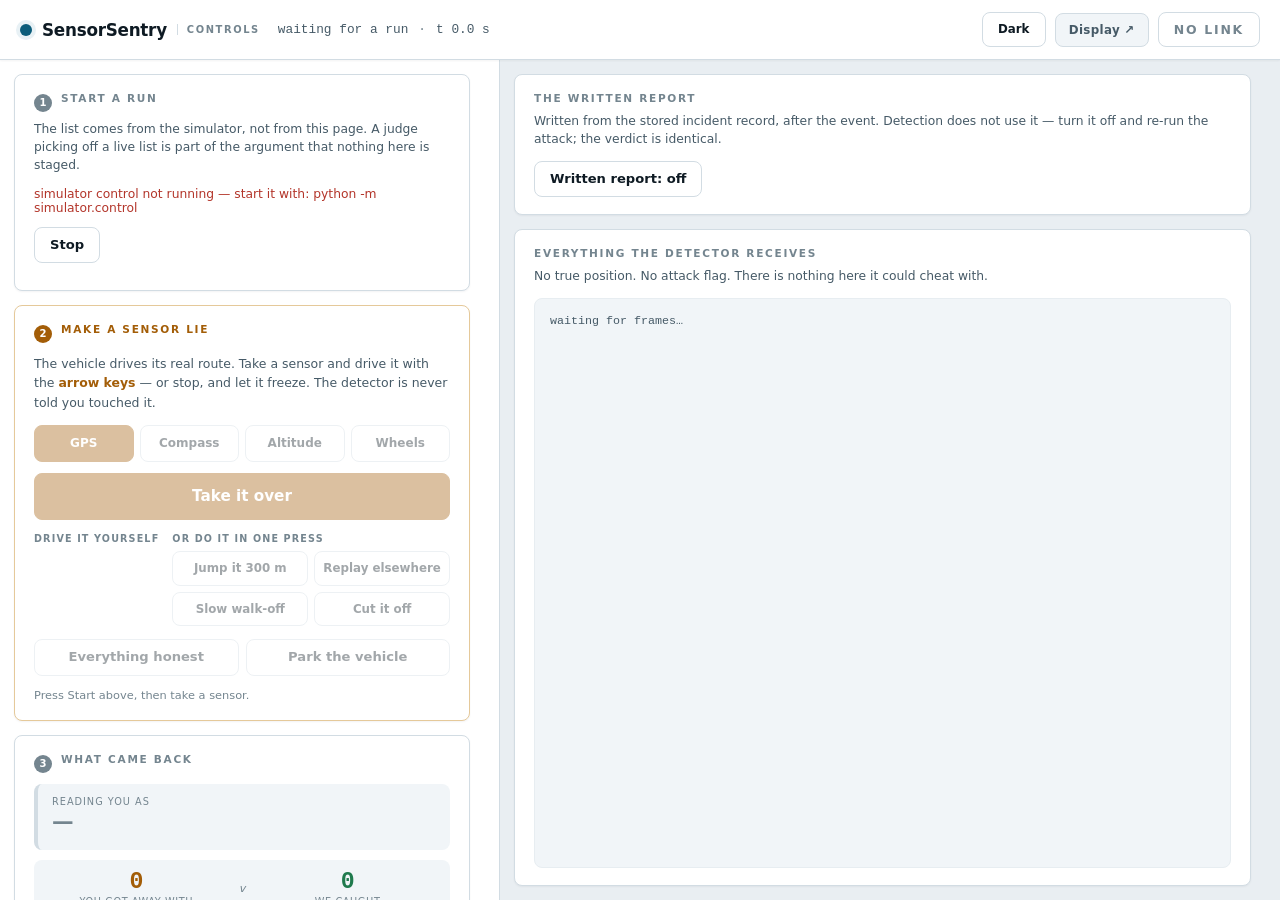
==== commit d67e0217: "One button, one answer, one theme switch — and labels that look before they write Seven button style" ====
--- a/console/drive.html
+++ b/console/drive.html
@@ -11,7 +11,11 @@
 <!-- The control surface: everything a person presses.
      The verdict, the map and the evidence are on the other screen. Keeping
      them apart is the point — a judge attacks from here and watches the
-     detector answer over there, having touched nothing in between. -->
+     detector answer over there, having touched nothing in between.
+
+     Laid out in the order a person uses it: start a run, pick a sensor and
+     lie with it, read what came back. Thirty controls with no stated order
+     is why it was not clear what to press first; the numbers fix that. -->
 
 <header class="bar">
   <div class="brand">
@@ -24,8 +28,11 @@
     <span class="sep">·</span>
     <span id="clock">t 0.0 s</span>
   </div>
-  <a class="drivelink" href="/" target="_blank" rel="noopener">Display ↗</a>
-  <div class="statepill" id="statepill" data-state="IDLE">IDLE</div>
+  <div class="barright">
+    <button id="themetoggle" type="button">Dark</button>
+    <a class="drivelink" href="/" target="_blank" rel="noopener">Display ↗</a>
+    <div class="statepill" id="statepill" data-state="IDLE">IDLE</div>
+  </div>
 </header>
 
 <!-- A rejected frame is the driver's problem to fix, not the room's, so it is
@@ -41,7 +48,7 @@
   <section class="col">
 
     <div class="panel run">
-      <h2>The run</h2>
+      <h2><span class="step">1</span>Start a run</h2>
       <p class="panelnote">
         The list comes from the simulator, not from this page. A judge picking
         off a live list is part of the argument that nothing here is staged.
@@ -57,26 +64,12 @@
          panel. The vehicle drives its real route; the judge takes a sensor
          over and drives it themselves. The detector is never told. -->
     <div class="panel attack" id="attackpanel">
-      <h2>You are the sensor</h2>
+      <h2><span class="step">2</span>Make a sensor lie</h2>
       <p class="attacknote">
-        The truck drives its real route. Take a sensor and drive it with the
+        The vehicle drives its real route. Take a sensor and drive it with the
         <b>arrow keys</b> — or stop, and let it freeze. The detector is never
         told you touched it.
       </p>
-
-      <div class="score" id="score">
-        <div class="score-side"><b id="scoreyou">0</b><span>you got away with</span></div>
-        <div class="score-v">v</div>
-        <div class="score-side"><b id="scoreus">0</b><span>we caught</span></div>
-      </div>
-
-      <!-- What the detector currently believes. "not sure yet" is left on
-           screen rather than hidden: refusing to answer is the feature. -->
-      <div class="verdictread" id="verdictread" data-state="quiet">
-        <span class="vr-label">reading you as</span>
-        <b class="vr-word" id="verdictword">—</b>
-        <span class="vr-why" id="verdictwhy"></span>
-      </div>
 
       <div class="targets" id="targets">
         <button class="target on" data-target="gps">GPS</button>
@@ -87,31 +80,42 @@
 
       <button id="taketarget" class="atk primary">Take it over</button>
 
-      <div class="drive" id="drive" hidden>
-        <div class="drivehead">
-          <span id="drivewhat">You are the GPS</span>
-          <b id="driveheading">—</b>
+      <!-- The two ways to lie with it, side by side. The pad used to be
+           hidden until you had already taken the sensor over, so the thing
+           the panel is named after was the thing you could not see. -->
+      <div class="lieways">
+        <div class="way">
+          <div class="waytitle">Drive it yourself</div>
+          <div class="drive" id="drive">
+            <div class="drivehead">
+              <span id="drivewhat">You are the GPS</span>
+              <b id="driveheading">—</b>
+            </div>
+            <div class="dpad">
+              <button class="key" data-arrow="up">&#9650;</button>
+              <div class="dpad-mid">
+                <button class="key" data-arrow="left">&#9664;</button>
+                <button class="key" id="driveoff" title="stop — let it freeze">&#9632;</button>
+                <button class="key" data-arrow="right">&#9654;</button>
+              </div>
+              <button class="key" data-arrow="down">&#9660;</button>
+            </div>
+            <div class="drivefoot">
+              <span>arrow keys work too</span>
+              <span>space = let go</span>
+            </div>
+          </div>
         </div>
-        <div class="dpad">
-          <button class="key" data-arrow="up">&#9650;</button>
-          <div class="dpad-mid">
-            <button class="key" data-arrow="left">&#9664;</button>
-            <button class="key" id="driveoff" title="stop — let it freeze">&#9632;</button>
-            <button class="key" data-arrow="right">&#9654;</button>
-          </div>
-          <button class="key" data-arrow="down">&#9660;</button>
+
+        <!-- Everything else that can be done to the selected sensor. Built
+             from a table in drive.js so the list matches what the simulator
+             actually offers, and so harness/usecases.py can check every one
+             of them end to end. -->
+        <div class="way">
+          <div class="waytitle">Or do it in one press</div>
+          <div class="actions" id="actions"></div>
         </div>
-        <div class="drivefoot">
-          <span>arrow keys work too</span>
-          <span>space = let go</span>
-        </div>
-      </div>
-
-      <!-- Everything else that can be done to the selected sensor. Built from
-           a table in drive.js so the list matches what the simulator actually
-           offers, and so harness/usecases.py can check every one of them. -->
-      <h3 class="subhead">Or do something to it</h3>
-      <div class="actions" id="actions"></div>
+      </div>
 
       <!-- Two states worth being able to reach in one press on stage: an
            honest vehicle, and a stationary one. -->
@@ -120,13 +124,31 @@
         <button id="dohold" class="atk" data-held="0">Park the vehicle</button>
       </div>
 
-      <!-- Timed in the browser, from the judge's own click. This number never
-           goes near the detector — it cannot, which is the point. -->
+      <p class="atk-hint" id="atkhint">Press Start above, then take a sensor.</p>
+    </div>
+
+    <!-- Timed in this browser, from the judge's own click. The number never
+         goes near the detector — it cannot, which is the entire point of it. -->
+    <div class="panel result">
+      <h2><span class="step">3</span>What came back</h2>
+      <div class="verdictread" id="verdictread" data-state="quiet">
+        <span class="vr-label">reading you as</span>
+        <b class="vr-word" id="verdictword">—</b>
+        <span class="vr-why" id="verdictwhy"></span>
+      </div>
       <div class="stopwatch" id="stopwatch" hidden>
         <span class="sw-label" id="swlabel">waiting</span>
         <span class="sw-time" id="swtime">0.0 s</span>
       </div>
-      <p class="atk-hint" id="atkhint">Press Start above, then take a sensor.</p>
+      <div class="score" id="score">
+        <div class="score-side"><b id="scoreyou">0</b><span>you got away with</span></div>
+        <div class="score-v">v</div>
+        <div class="score-side"><b id="scoreus">0</b><span>we caught</span></div>
+      </div>
+      <p class="panelnote" style="margin: 12px 0 0">
+        The clock starts on your click and stops on an alert arriving over the
+        ordinary stream. Nothing about it is ever sent to the detector.
+      </p>
     </div>
 
   </section>
@@ -140,7 +162,7 @@
         does not use it — turn it off and re-run the attack; the verdict is
         identical.
       </p>
-      <div class="runrow">
+      <div class="runrow" style="margin-top: 0">
         <button id="reporttoggle" class="toggle">Written report: off</button>
         <button id="reportopen" hidden>Open report</button>
       </div>
--- a/console/style.css
+++ b/console/style.css
@@ -1,30 +1,40 @@
 /* SensorSentry console.
 
-   Light, and still an instrument: this gets read across a room in a demo hall
-   and photographed by people in the audience. Colour is only ever used where
-   it means something, and the two paths keep well clear of each other and of
-   the semantic colours, because telling them apart is the whole point.
-
-   Darkened against a white ground so the contrast holds under projector
-   washout — the pale accents that work on black disappear here.
+   An instrument that gets read across a room in a demo hall and photographed
+   by people in the audience. Colour is only ever used where it means
+   something, and the tracks keep well clear of each other and of the semantic
+   colours, because telling them apart is the whole point.
 
    Two pages share this file:
-     body.page-display   /        the evidence display
-     body.page-drive     /drive   the control surface
-
-   Everything above the page-specific sections is common to both.
-
-   The canvas reads its colours out of :root at startup rather than carrying a
-   copy of them (see themeColours in common.js). One consequence worth keeping:
-   a dark theme is a rewrite of the token block below and nothing else. Do not
-   reintroduce a hardcoded colour anywhere — the map already drifted out of
-   step with its own legend once that way.
+     body.page-display   /        the evidence display — the room watches it
+     body.page-drive     /drive   the control surface — the driver touches it
+
+   ---------------------------------------------------------------------------
+   TWO RULES THAT KEEP THIS FILE HONEST
+   ---------------------------------------------------------------------------
+
+   1. EVERY COLOUR IS A TOKEN, defined in the two blocks below and nowhere
+      else. The canvas reads these same tokens at run time (themeColours in
+      common.js) rather than carrying a copy — the map once drifted out of
+      step with its own legend exactly that way. A hardcoded colour anywhere
+      breaks the dark theme silently, which is the worst way to break.
+
+   2. ONE BUTTON SYSTEM. There were seven — .scenarios button, button.target,
+      button.atk, button.atk.primary, button.key, .actions button, .toggle —
+      each with its own size, radius, weight and hover. Thirty controls on the
+      drive page in seven visual languages is why it was not clear what to
+      press first. Everything now inherits from `button` and differs only by
+      deliberate modifier: size, and one accent that means "this is the thing
+      that lies".
 --------------------------------------------------------------------------- */
 
-:root {
+/* ===========================================================================
+   TOKENS — light
+=========================================================================== */
+
+:root, :root[data-theme="light"] {
   color-scheme: light;
 
-  /* ground */
   --bg:        #e9eef2;
   --panel:     #ffffff;
   --panel-2:   #f1f5f8;
@@ -32,28 +42,25 @@
   --rule:      #d2dce3;
   --rule-soft: #e7edf1;
 
-  /* ink */
   --ink:   #0e1a23;
   --ink-2: #465a67;
   --ink-3: #74858f;
 
-  /* meaning — never decoration */
   --accent:  #0b5c7a;
   --claimed: #a35d07;   /* what GPS asserts */
+  --witness: #0b5c7a;   /* what the vehicle itself felt */
 
   /* One colour per sensor, so each can be drawn and named on its own. The
      compass had no colour and no line, which is why driving it changed
      nothing anyone could see. */
-  --sensor-mag:  #7a3fa8;   /* compass  */
-  --sensor-odom: #0f7a6c;   /* wheels   */
-  --sensor-baro: #1f6f9a;   /* height   */
-  --witness: #0b5c7a;   /* what the vehicle itself felt */
+  --sensor-mag:  #7a3fa8;   /* compass */
+  --sensor-odom: #0f7a6c;   /* wheels  */
+  --sensor-baro: #1f6f9a;   /* height  */
 
   --ok:    #1f7a4d;
   --watch: #9a6207;
   --alert: #b3352a;
 
-  /* the same meanings, as a wash behind a panel */
   --tint-ok:      #e9f3ed;
   --tint-watch:   #fdf3e2;
   --tint-alert:   #fbeceb;
@@ -61,33 +68,100 @@
   --tint-claimed: #fff7ec;
   --edge-claimed: #e5c99a;
 
-  /* the map, drawn on canvas — paper, so the two tracks own every other
-     colour on it */
+  /* the map: paper, so the tracks own every other colour on it */
   --map-bg:         #f5f2ea;
   --map-grid:       #e7e1d3;
   --map-grid-major: #d2c9b4;
   --map-road:       #ffffff;
-  --map-road-case:  #d5cbb5;
-  --map-road-text:  #857c69;
+  --map-road-case:  #bfb298;
+  --map-road-text:  #6f6857;
   --map-building:   #ded6c6;
   --map-chip:       rgba(255, 255, 255, .85);
-  /* the wash under an alerting vehicle and inside an attack zone, and the
-     transparent end of the same colour for the zone's gradient */
   --map-alert-wash: rgba(179, 53, 42, .20);
   --map-alert-fade: rgba(179, 53, 42, 0);
 
-  /* the agreement web */
   --web-good: #8fbca4;
 
   --lift-1: 0 1px 2px rgba(14, 26, 35, .05);
   --lift-2: 0 4px 14px -6px rgba(14, 26, 35, .18), 0 1px 2px rgba(14, 26, 35, .05);
   --lift-3: 0 20px 60px -20px rgba(14, 26, 35, .45);
-
-  --radius: 7px;
-
+  --scrim:  rgba(14, 26, 35, .45);
+  --on-solid: #ffffff;   /* text on a filled semantic colour */
+}
+
+/* ===========================================================================
+   TOKENS — dark
+
+   Not the light theme inverted. On black the muddy browns and teals that
+   survive a white ground disappear, so the two tracks are lifted to a bright
+   amber and a bright cyan — the pair a viewer has to tell apart from the back
+   of a room — and the alert red is raised until it actually alarms. The map
+   keeps its own ground, a shade off the panels, so it still reads as a
+   surface rather than a hole in the page.
+=========================================================================== */
+
+:root[data-theme="dark"] {
+  color-scheme: dark;
+
+  --bg:        #0b1116;
+  --panel:     #141c23;
+  --panel-2:   #1c262e;
+  --panel-3:   #26323b;
+  --rule:      #2c3944;
+  --rule-soft: #222d36;
+
+  --ink:   #eef4f8;
+  --ink-2: #a3b4c0;
+  --ink-3: #7c8d99;
+
+  --accent:  #3ba9d4;
+  --claimed: #f0a52e;
+  --witness: #38c6e8;
+
+  --sensor-mag:  #b984e8;
+  --sensor-odom: #35c9c2;
+  --sensor-baro: #6cb6e8;
+
+  --ok:    #3fc27e;
+  --watch: #e0a336;
+  --alert: #ff5c4d;
+
+  --tint-ok:      rgba(63, 194, 126, .13);
+  --tint-watch:   rgba(224, 163, 54, .14);
+  --tint-alert:   rgba(255, 92, 77, .15);
+  --tint-accent:  rgba(59, 169, 212, .14);
+  --tint-claimed: rgba(240, 165, 46, .13);
+  --edge-claimed: rgba(240, 165, 46, .42);
+
+  --map-bg:         #10181f;
+  --map-grid:       #1d2831;
+  --map-grid-major: #2b3a45;
+  --map-road:       #33434f;   /* lit, the way a road looks at night */
+  --map-road-case:  #1a242c;   /* darker than the road, or every road haloes */
+  --map-road-text:  #8fa3b1;
+  --map-building:   #2a3742;
+  --map-chip:       rgba(20, 28, 35, .88);
+  --map-alert-wash: rgba(255, 92, 77, .22);
+  --map-alert-fade: rgba(255, 92, 77, 0);
+
+  --web-good: #3d7a5c;
+
+  --lift-1: 0 1px 2px rgba(0, 0, 0, .4);
+  --lift-2: 0 4px 16px -6px rgba(0, 0, 0, .7), 0 1px 2px rgba(0, 0, 0, .4);
+  --lift-3: 0 20px 60px -20px rgba(0, 0, 0, .85);
+  --scrim:  rgba(0, 0, 0, .62);
+  --on-solid: #0b1116;
+}
+
+:root {
+  --radius: 8px;
   --mono: "JetBrains Mono", ui-monospace, Consolas, "Courier New", monospace;
   --sans: "Segoe UI", system-ui, -apple-system, sans-serif;
 }
+
+/* ===========================================================================
+   BASE
+=========================================================================== */
 
 * { box-sizing: border-box; }
 
@@ -107,110 +181,152 @@
   -webkit-font-smoothing: antialiased;
 }
 
-/* --- page skeletons ------------------------------------------------------
-   The display gives every pixel it can spare to the map, because the map's
-   scale is height-bound and the two tracks are the whole claim. Moving the
-   raw feed and the scenario buttons to /drive gave it 310px back. */
-
 body.page-display {
   display: grid;
-  grid-template-rows: auto auto auto 1fr;  /* bar · violation · banner · map+panels */
+  grid-template-rows: auto auto auto 1fr;  /* bar · violation · banner · map+rail */
   height: 100vh;
 }
 
 body.page-drive {
   display: grid;
-  /* bar · violation · focus warning · columns */
-  grid-template-rows: auto auto auto 1fr;
+  grid-template-rows: auto auto auto 1fr;  /* bar · violation · focus · columns */
   height: 100vh;
 }
 
-/* --- top bar ------------------------------------------------------------- */
+/* ===========================================================================
+   ONE BUTTON SYSTEM
+
+   Base, then modifiers. Nothing below may invent a button of its own.
+=========================================================================== */
+
+button {
+  font-family: inherit;
+  font-size: .82rem;
+  font-weight: 600;
+  line-height: 1.25;
+  padding: 9px 15px;
+  border-radius: var(--radius);
+  border: 1px solid var(--rule);
+  background: var(--panel);
+  color: var(--ink);
+  cursor: pointer;
+  text-align: center;
+  transition: background .12s, border-color .12s, color .12s;
+}
+button:hover:not(:disabled) { border-color: var(--accent); color: var(--accent); }
+button:focus-visible { outline: 2px solid var(--accent); outline-offset: 2px; }
+button:disabled { opacity: .38; cursor: not-allowed; }
+button:active:not(:disabled) { transform: translateY(1px); }
+
+button.primary,
+.scenarios button.running,
+.toggle[data-on="1"] {
+  background: var(--accent); border-color: var(--accent); color: var(--on-solid);
+}
+button.primary:hover:not(:disabled),
+.scenarios button.running:hover:not(:disabled),
+.toggle[data-on="1"]:hover:not(:disabled) { color: var(--on-solid); }
+
+/* The accent of the thing that lies. Everything a person uses to make a
+   sensor tell an untruth wears it, and nothing else on the page does. */
+button.claimed {
+  background: var(--claimed); border-color: var(--claimed); color: var(--on-solid);
+}
+button.claimed:hover:not(:disabled) { color: var(--on-solid); filter: brightness(1.08); }
+
+button.big { width: 100%; padding: 13px 16px; font-size: .95rem; }
+button.small { padding: 7px 10px; font-size: .73rem; }
+
+/* ===========================================================================
+   TOP BAR — both pages
+=========================================================================== */
 
 .bar {
-  display: flex;
-  align-items: center;
-  gap: 20px;
-  padding: 13px 22px;
+  display: flex; align-items: center; gap: 18px;
+  padding: 12px 20px;
   background: var(--panel);
   border-bottom: 1px solid var(--rule);
   box-shadow: var(--lift-1);
   z-index: 3;
 }
 
-.brand { display: flex; align-items: center; gap: 10px; }
+.brand { display: flex; align-items: center; gap: 10px; flex: none; }
 .mark {
   width: 12px; height: 12px; border-radius: 50%;
   background: var(--accent);
-  box-shadow: 0 0 0 4px rgba(11, 92, 122, .14);
+  box-shadow: 0 0 0 4px var(--tint-accent);
   flex: none;
 }
-.name { font-weight: 700; font-size: 1.08rem; letter-spacing: -.015em; }
+.name { font-weight: 700; font-size: 1.05rem; letter-spacing: -.015em; }
 .brandsub {
-  font-size: .64rem; font-weight: 700; letter-spacing: .16em;
+  font-size: .62rem; font-weight: 700; letter-spacing: .16em;
   text-transform: uppercase; color: var(--ink-3);
-  padding-left: 9px; margin-left: 3px; border-left: 1px solid var(--rule);
+  padding-left: 9px; border-left: 1px solid var(--rule);
 }
 
 .runinfo {
-  font-family: var(--mono);
-  font-size: .82rem;
-  color: var(--ink-2);
+  font-family: var(--mono); font-size: .8rem; color: var(--ink-2);
   display: flex; gap: 10px; align-items: center;
   min-width: 0; overflow: hidden;
-}
+  /* A long run id wrapped onto a second line, which pushed the whole bar
+     taller and cut the clock off the end. It truncates instead. */
+  white-space: nowrap;
+}
+.runinfo > span { overflow: hidden; text-overflow: ellipsis; }
+.runinfo #runid { flex: 0 1 auto; min-width: 0; }
+.runinfo #vehicle, .runinfo #clock { flex: none; }
 .runinfo .sep { color: var(--ink-3); }
 
-/* The other screen is one click away and neither page is much use alone. */
+.barright { margin-left: auto; display: flex; align-items: center; gap: 9px; flex: none; }
+
 .drivelink {
-  margin-left: auto;
-  font-size: .74rem; font-weight: 600; letter-spacing: .04em;
+  font-size: .74rem; font-weight: 600; letter-spacing: .03em;
   text-decoration: none; white-space: nowrap;
   color: var(--ink-2);
-  padding: 6px 12px; border-radius: var(--radius);
+  padding: 9px 13px; border-radius: var(--radius);
   border: 1px solid var(--rule); background: var(--panel-2);
 }
 .drivelink:hover { color: var(--accent); border-color: var(--accent); }
 
+#themetoggle { padding: 9px 13px; font-size: .74rem; min-width: 64px; }
+
 .statepill {
-  font-weight: 700;
-  font-size: .8rem;
-  letter-spacing: .14em;
-  padding: 7px 16px;
-  border-radius: var(--radius);
-  border: 1px solid var(--rule);
-  color: var(--ink-3);
+  font-weight: 700; font-size: .78rem; letter-spacing: .14em;
+  padding: 9px 15px; border-radius: var(--radius);
+  border: 1px solid var(--rule); color: var(--ink-3);
   flex: none;
 }
 .statepill[data-state="OK"]    { background: var(--tint-ok);    color: var(--ok);    border-color: var(--ok); }
 .statepill[data-state="WATCH"] { background: var(--tint-watch); color: var(--watch); border-color: var(--watch); }
 .statepill[data-state="ALERT"] {
-  background: var(--alert); color: #ffffff; border-color: var(--alert);
+  background: var(--alert); color: var(--on-solid); border-color: var(--alert);
   animation: pulse 1.1s ease-in-out infinite;
 }
 @keyframes pulse { 50% { opacity: .55; } }
 @media (prefers-reduced-motion: reduce) { .statepill[data-state="ALERT"] { animation: none; } }
 
-/* --- schema violation ---------------------------------------------------- */
+.mode {
+  font-size: .62rem; font-weight: 700; letter-spacing: .14em;
+  padding: 5px 10px; border-radius: var(--radius);
+  background: var(--panel-2); color: var(--ink-3);
+  border: 1px solid var(--rule); flex: none;
+}
+.mode[data-mode="fleet"] { background: var(--accent); color: var(--on-solid); border-color: var(--accent); }
 
 .violation {
-  background: var(--alert);
-  color: #ffffff;
-  font-family: var(--mono);
-  font-size: .85rem;
-  padding: 11px 22px;
-  font-weight: 600;
-}
-
-/* --- the banner ---------------------------------------------------------
-   A demo hall is wide and the audience is far back. The side panels carry
-   the detail; this carries the answer, and it is sized to be read from the
-   back row rather than from the operator's chair. */
+  background: var(--alert); color: var(--on-solid);
+  font-family: var(--mono); font-size: .84rem;
+  padding: 11px 20px; font-weight: 600;
+}
+
+/* ===========================================================================
+   THE BANNER — the answer, sized for the back row
+=========================================================================== */
 
 .banner {
   display: flex; align-items: baseline; gap: 20px; flex-wrap: wrap;
-  padding: 16px 24px;
-  background: var(--alert); color: #fff;
+  padding: 15px 24px;
+  background: var(--alert); color: var(--on-solid);
   box-shadow: var(--lift-2);
   z-index: 2;
 }
@@ -222,212 +338,209 @@
   font-size: 1.6rem; font-weight: 800; letter-spacing: -.015em;
   text-transform: uppercase; line-height: 1.1;
 }
-.banner-who { font-family: var(--mono); font-size: .9rem; opacity: .88; }
-.banner-do {
-  margin-left: auto; font-size: 1rem; font-weight: 600;
-  opacity: .96; text-align: right;
-}
-
-/* Which view you are looking at. Four vehicles on screen invites the wrong
-   conclusion — that the product needs a fleet. It does not: the detector runs
-   on each vehicle alone. The fleet view is the control room watching them. */
-.mode {
-  font-size: .64rem; font-weight: 700; letter-spacing: .14em;
-  padding: 5px 10px; border-radius: var(--radius);
-  background: var(--panel-2); color: var(--ink-3);
-  border: 1px solid var(--rule); flex: none;
-}
-.mode[data-mode="fleet"] { background: var(--accent); color: #fff; border-color: var(--accent); }
-
-/* --- the map ------------------------------------------------------------- */
+.banner-who { font-family: var(--mono); font-size: .88rem; opacity: .85; }
+.banner-do  { margin-left: auto; font-size: 1rem; font-weight: 600; text-align: right; }
+
+/* ===========================================================================
+   PANELS — shared primitives
+=========================================================================== */
+
+.panel { padding: 17px 19px; border-bottom: 1px solid var(--rule-soft); }
+.panel:last-child { border-bottom: 0; }
+.panel h2 {
+  margin: 0 0 11px;
+  font-size: .66rem; letter-spacing: .16em; text-transform: uppercase;
+  color: var(--ink-3); font-weight: 700;
+}
+.panel h3.subhead {
+  margin: 15px 0 7px;
+  font-size: .6rem; font-weight: 700; letter-spacing: .12em;
+  text-transform: uppercase; color: var(--ink-3);
+}
+.panelnote { margin: -3px 0 12px; font-size: .77rem; line-height: 1.5; color: var(--ink-2); }
+.panel, .panel * { min-width: 0; }
+.panel { overflow-wrap: anywhere; }
+
+.rows { display: flex; flex-direction: column; gap: 9px; margin-top: 14px; }
+.rows > div {
+  display: flex; justify-content: space-between; align-items: baseline;
+  gap: 12px; min-width: 0;
+}
+.rows span { font-size: .83rem; color: var(--ink-2); flex: 0 1 auto; }
+.rows b {
+  font-family: var(--mono); font-size: .85rem; font-weight: 600;
+  font-variant-numeric: tabular-nums; text-align: right;
+  min-width: 0; overflow-wrap: anywhere;
+}
+
+.hint { font-size: .77rem; color: var(--ink-3); }
+.hint code { font-family: var(--mono); color: var(--ink-2); }
+.hint.bad { color: var(--alert); }
+
+/* ===========================================================================
+   THE DISPLAY — /
+
+   The rail was eight panels of equal weight in one scrolling column, so the
+   verdict could sit below the fold while a reference table sat above it. The
+   answer now lives in a band that never scrolls and never moves; everything
+   else scrolls underneath it, ordered by how much it matters. Nothing was
+   removed — every panel is still there, further down.
+=========================================================================== */
 
 main {
   display: grid;
   grid-template-columns: minmax(0, 1fr) 380px;
-  min-height: 0;
-  overflow: hidden;
+  min-height: 0; overflow: hidden;
 }
 
 .mapwrap { position: relative; min-width: 0; background: var(--map-bg); }
 #map { display: block; width: 100%; height: 100%; }
 
 .legend {
-  position: absolute; left: 18px; top: 16px;
-  display: flex; flex-direction: column; gap: 8px;
+  position: absolute; left: 16px; top: 14px;
+  display: flex; flex-direction: column; gap: 2px;
   background: var(--map-chip);
   border: 1px solid var(--rule);
   border-radius: var(--radius);
-  padding: 11px 14px;
-  font-size: .82rem; font-weight: 600;
-  color: var(--ink-2);
+  padding: 9px 12px;
   box-shadow: var(--lift-1);
-}
-.legend span { display: flex; align-items: center; gap: 10px; }
-.swatch { width: 18px; height: 4px; border-radius: 2px; display: inline-block; flex: none; }
-.swatch.claimed { background: var(--claimed); }
-.swatch.witness { background: var(--witness); }
-
+  min-width: 200px;
+}
 /* one row per sensor: colour, name, and what it is currently disagreeing by */
-.legend .lg { display: grid; grid-template-columns: 18px auto 1fr; gap: 10px; }
-.legend .lg b { font-weight: 600; }
+.legend .lg {
+  display: grid; grid-template-columns: 18px auto 1fr; gap: 10px;
+  align-items: baseline; padding: 3px 0;
+  font-size: .78rem; color: var(--ink-2);
+}
+.legend .lg b { font-weight: 600; color: var(--ink-2); }
 .legend .lg em {
-  font-style: normal; font-family: var(--mono); font-size: .74rem;
+  font-style: normal; font-family: var(--mono); font-size: .73rem;
   text-align: right; color: var(--ink-3);
 }
 .legend .lg[hidden] { display: none; }
 /* agreeing: present but quiet, so the one that is not stands out */
 .legend .lg.agree { opacity: .55; }
 .legend .lg.off em { color: var(--alert); font-weight: 700; }
+.legend .lg.off b  { color: var(--alert); }
+
+.swatch { width: 18px; height: 4px; border-radius: 2px; display: inline-block; }
 .legend .lg[data-key="witness"] .swatch { background: var(--witness); }
 .legend .lg[data-key="gnss"]    .swatch { background: var(--claimed); }
 .legend .lg[data-key="mag"]     .swatch { background: var(--sensor-mag); }
 .legend .lg[data-key="odom"]    .swatch { background: var(--sensor-odom); }
-.legend .lg[data-key="baro"]    .swatch { background: var(--sensor-baro); }
 /* Height is a level, not a direction: there is no honest way to draw it on a
    plan view, so it gets a dot rather than a line and lives on the HEIGHT dial
    instead. A line swatch would promise a track that is not there. */
 .legend .lg[data-key="baro"] .swatch {
   width: 8px; height: 8px; border-radius: 50%; margin-left: 5px;
-}
+  background: var(--sensor-baro);
+}
+
+/* Zoom and pan. The camera follows the vehicle on its own, which is right
+   while the demo is running and useless when someone wants to look at the
+   whole route — so these exist, and touching any of them stops the follow
+   until "Follow" is pressed again. */
+.mapctl {
+  position: absolute; right: 16px; bottom: 16px;
+  display: flex; flex-direction: column; gap: 6px; align-items: stretch;
+}
+.mapctl button {
+  background: var(--map-chip);
+  box-shadow: var(--lift-1);
+  padding: 8px 12px; font-size: .78rem;
+}
+#zoomin, #zoomout {
+  font-size: 1.15rem; line-height: 1; padding: 6px 12px; font-weight: 700;
+}
+#zoomfollow { background: var(--accent); border-color: var(--accent); color: var(--on-solid); }
+#zoomfollow:hover:not(:disabled) { color: var(--on-solid); }
+
+.mapmode {
+  position: absolute; left: 50%; bottom: 16px; transform: translateX(-50%);
+  background: var(--map-chip); border: 1px solid var(--rule);
+  border-radius: var(--radius); box-shadow: var(--lift-1);
+  padding: 7px 13px; font-size: .74rem; font-weight: 600; color: var(--ink-2);
+  pointer-events: none;
+}
+
+.mapwrap.dragging { cursor: grabbing; }
 
 .scalebar {
-  position: absolute; left: 18px; bottom: 18px;
-  font-family: var(--mono); font-size: .74rem; color: var(--ink-2);
+  position: absolute; left: 16px; bottom: 16px;
+  font-family: var(--mono); font-size: .73rem; color: var(--ink-2);
   border-left: 1px solid var(--ink-3);
   border-right: 1px solid var(--ink-3);
   border-bottom: 1px solid var(--ink-3);
-  padding: 0 0 4px;
-  width: 120px;
-  text-align: center;
-}
-
-/* --- panels: the shared primitives --------------------------------------- */
+  padding: 0 0 4px; width: 120px; text-align: center;
+}
+
+/* --- the rail ------------------------------------------------------------ */
 
 .side {
   border-left: 1px solid var(--rule);
   background: var(--panel);
+  display: grid;
+  grid-template-rows: auto minmax(0, 1fr);
+  min-height: 0;
+}
+
+/* The band that never moves. Whatever else is on screen, the answer is here,
+   and it can never be scrolled past. */
+.answer {
+  border-bottom: 1px solid var(--rule);
+  background: var(--panel-2);
+  padding: 16px 19px;
+}
+.answer[data-state="ALERT"] { background: var(--tint-alert); }
+.answer[data-state="WATCH"] { background: var(--tint-watch); }
+.answer[data-state="OK"]    { background: var(--tint-ok); }
+
+.answer-label {
+  font-size: .62rem; font-weight: 700; letter-spacing: .16em;
+  text-transform: uppercase; color: var(--ink-3);
+}
+.answer-what {
+  margin-top: 5px;
+  font-size: 1.55rem; font-weight: 700; letter-spacing: -.02em; line-height: 1.12;
+}
+.answer[data-state="ALERT"] .answer-what { color: var(--alert); }
+.answer[data-state="WATCH"] .answer-what { color: var(--watch); }
+.answer[data-state="OK"]    .answer-what { color: var(--ok); }
+.answer-why { margin-top: 7px; font-size: .84rem; line-height: 1.5; color: var(--ink-2); }
+
+/* The separation, beside the answer rather than three panels below it. */
+.answer-figure {
+  display: flex; align-items: baseline; gap: 9px; margin-top: 12px;
+  padding-top: 12px; border-top: 1px solid var(--rule);
+}
+.answer-figure b {
+  font-family: var(--mono); font-size: 1.85rem; font-weight: 700; line-height: 1;
+  font-variant-numeric: tabular-nums;
+}
+.answer-figure span { font-size: .77rem; color: var(--ink-2); }
+.answer[data-state="ALERT"] .answer-figure b { color: var(--alert); }
+.answer[data-state="WATCH"] .answer-figure b { color: var(--watch); }
+
+.detail {
   overflow-y: auto;
   scrollbar-gutter: stable;
-  display: flex;
-  flex-direction: column;
-}
-
-/* The side column scrolls. Without a hint it reads as clipped text rather
-   than more content, which is how a verdict gets missed. */
-.side {
   background:
-    linear-gradient(var(--panel) 30%, rgba(255, 255, 255, 0)) top / 100% 28px no-repeat,
-    linear-gradient(rgba(255, 255, 255, 0), var(--panel) 70%) bottom / 100% 28px no-repeat,
+    linear-gradient(var(--panel) 30%, transparent) top / 100% 24px no-repeat,
+    linear-gradient(transparent, var(--panel) 70%) bottom / 100% 24px no-repeat,
     var(--panel);
   background-attachment: local, local, scroll;
 }
 
-.panel { padding: 18px 20px; border-bottom: 1px solid var(--rule-soft); }
-.panel:last-child { border-bottom: 0; }
-.panel h2 {
-  margin: 0 0 12px;
-  font-size: .68rem;
-  letter-spacing: .16em;
-  text-transform: uppercase;
-  color: var(--ink-3);
-  font-weight: 700;
-}
-.panel h3.subhead {
-  margin: 16px 0 7px;
-  font-size: .62rem; font-weight: 700; letter-spacing: .12em;
-  text-transform: uppercase; color: var(--ink-3);
-}
-.panelnote {
-  margin: -4px 0 12px; font-size: .78rem; line-height: 1.5; color: var(--ink-2);
-}
-
-/* Nothing in the side column may push the page sideways. Long sensor lists
-   and metre readings both did, and clipped the text they were reporting. */
-.side, .panel, .panel * { min-width: 0; }
-.panel { overflow-wrap: anywhere; }
-
-/* The big separation figure is the one number read from across a room, but it
-   must not be the reason the panel overflows. */
-.big {
-  font-family: var(--mono);
-  font-size: clamp(1.9rem, 5.5vw, 2.9rem);
-  font-weight: 600;
-  line-height: 1;
-  font-variant-numeric: tabular-nums;
-  overflow-wrap: anywhere;
-}
-.big[data-state="WATCH"] { color: var(--watch); }
-.big[data-state="ALERT"] { color: var(--alert); }
-.sub { font-size: .78rem; color: var(--ink-3); margin-top: 7px; }
-
-/* The one panel that is always there and always the same shape, whatever the
-   run is doing. The verdict and the working appear above it when there is
-   something to say; this is what the eye comes back to when there is not. */
-.panel.headline { background: var(--panel-2); }
-
-.rows { display: flex; flex-direction: column; gap: 9px; margin-top: 15px; }
-.rows > div {
-  display: flex; justify-content: space-between; align-items: baseline;
-  gap: 12px; min-width: 0;
-}
-.rows span { font-size: .84rem; color: var(--ink-2); flex: 0 1 auto; }
-.rows b {
-  font-family: var(--mono); font-size: .86rem; font-weight: 600;
-  font-variant-numeric: tabular-nums;
-  text-align: right; min-width: 0;
-  overflow-wrap: anywhere;
-}
-
-.sensors { display: flex; flex-direction: column; gap: 9px; }
-.sensor { display: flex; align-items: center; gap: 10px; font-size: .86rem; }
-.sensor .dot {
-  width: 8px; height: 8px; border-radius: 50%; background: var(--ok); flex: none;
-}
-.sensor.bad .dot { background: var(--alert); }
-.sensor .who {
-  text-transform: uppercase; letter-spacing: .06em; font-size: .74rem;
-  color: var(--ink-2); width: 56px; font-weight: 600;
-}
-.sensor .why { font-family: var(--mono); font-size: .76rem; color: var(--alert); }
-.sensor.bad .who { color: var(--ink); }
-.empty { color: var(--ink-3); font-size: .84rem; margin: 0; }
-
-/* --- buttons: one look, everywhere --------------------------------------- */
-
-button {
-  font-family: inherit; font-size: .86rem; font-weight: 600;
-  padding: 9px 18px;
-  border-radius: var(--radius);
-  border: 1px solid var(--rule);
-  background: var(--panel);
-  color: var(--ink);
-  cursor: pointer;
-  transition: background .12s, border-color .12s, color .12s;
-}
-button:hover:not(:disabled) { border-color: var(--accent); }
-button.primary { background: var(--accent); border-color: var(--accent); color: #ffffff; }
-button:focus-visible { outline: 2px solid var(--accent); outline-offset: 2px; }
-button:disabled { opacity: .4; cursor: not-allowed; }
-
-.hint { font-size: .78rem; color: var(--ink-3); }
-.hint code { font-family: var(--mono); color: var(--ink-2); }
-.hint.bad { color: var(--alert); }
-
-/* ===========================================================================
-   THE DISPLAY — /
-=========================================================================== */
-
-/* --- verdict: which sensor, and why -------------------------------------- */
+/* --- verdict ------------------------------------------------------------- */
 
 .panel.verdict { background: var(--tint-alert); }
-
-.guilty { display: flex; align-items: baseline; gap: 11px; flex-wrap: wrap; }
+.guilty { display: flex; align-items: baseline; gap: 10px; flex-wrap: wrap; }
 #guilty {
-  font-size: 1.75rem; font-weight: 700; letter-spacing: -.015em;
+  font-size: 1.5rem; font-weight: 700; letter-spacing: -.015em;
   color: var(--alert); line-height: 1.1;
 }
 .cause {
-  font-size: .66rem; font-weight: 700; letter-spacing: .14em;
+  font-size: .64rem; font-weight: 700; letter-spacing: .14em;
   text-transform: uppercase; padding: 4px 9px; border-radius: 4px;
   border: 1px solid currentColor;
 }
@@ -436,78 +549,57 @@
 .cause[data-cause="interference"] { color: var(--accent); }
 .cause[data-cause="unclassified"] { color: var(--ink-3); }
 
-.reason {
-  margin: 13px 0 0; font-size: .88rem; line-height: 1.55; color: var(--ink-2);
-}
+.reason { margin: 12px 0 0; font-size: .86rem; line-height: 1.55; color: var(--ink-2); }
 .action {
-  margin: 13px 0 0; font-size: .9rem; line-height: 1.5;
+  margin: 12px 0 0; font-size: .88rem; line-height: 1.5;
   color: var(--ink); font-weight: 600;
   border-left: 3px solid var(--alert); padding-left: 12px;
 }
 .evidence {
-  margin: 13px 0 0; padding-left: 16px;
+  margin: 12px 0 0; padding-left: 16px;
   display: flex; flex-direction: column; gap: 5px;
 }
 .evidence li {
-  font-family: var(--mono); font-size: .74rem; line-height: 1.45;
-  color: var(--ink-3);
-}
-
-/* --- navigation source: what the vehicle is actually steering by ---------- */
+  font-family: var(--mono); font-size: .73rem; line-height: 1.45; color: var(--ink-3);
+}
+
+/* --- navigating on ------------------------------------------------------- */
 
 .panel.nav { background: var(--tint-accent); }
-.navsource {
-  font-size: 1.15rem; font-weight: 700; letter-spacing: -.01em;
-  color: var(--ok);
-}
+.navsource { font-size: 1.1rem; font-weight: 700; letter-spacing: -.01em; color: var(--ok); }
 .panel.nav[data-source="dead_reckoning"] { background: var(--tint-watch); }
 .panel.nav[data-source="dead_reckoning"] .navsource { color: var(--watch); }
-.navnote {
-  margin: 13px 0 0; font-size: .82rem; line-height: 1.5; color: var(--ink-2);
-}
-
-/* --- fleet: several vehicles, and where the attacker is ------------------- */
+.navnote { margin: 12px 0 0; font-size: .81rem; line-height: 1.5; color: var(--ink-2); }
+
+/* --- fleet --------------------------------------------------------------- */
 
 .panel.fleet { background: var(--tint-alert); }
-.zoneline {
-  font-size: .98rem; font-weight: 600; line-height: 1.4; color: var(--alert);
-}
+.zoneline { font-size: .95rem; font-weight: 600; line-height: 1.4; color: var(--alert); }
 .advisories {
-  margin: 13px 0 0; padding-left: 16px;
+  margin: 12px 0 0; padding-left: 16px;
   display: flex; flex-direction: column; gap: 6px;
 }
-.advisories li { font-size: .8rem; line-height: 1.45; color: var(--ink-2); }
+.advisories li { font-size: .79rem; line-height: 1.45; color: var(--ink-2); }
 .advisories li b { color: var(--ink); }
-
-.advisories li, .evidence li, .reason, .action, .navnote, .zoneline {
-  overflow-wrap: anywhere;
-}
-
-/* ---------------------------------------------------------------------------
-   "Why we say that" — the working, not the answer
-
-   A verdict is an assertion. This is the evidence behind it: every check with
-   its real number, split into the ones that back each other up and the one
-   that stands alone. It is the difference between "trust me" and "look".
---------------------------------------------------------------------------- */
+.advisories li, .evidence li, .reason, .action, .navnote, .zoneline { overflow-wrap: anywhere; }
+
+/* --- why we say that ----------------------------------------------------- */
 
 .panel.proof h2 { margin-bottom: 9px; }
-.prooflede {
-  margin: 0 0 12px; font-size: .86rem; line-height: 1.5; color: var(--ink);
-}
+.prooflede { margin: 0 0 12px; font-size: .85rem; line-height: 1.5; color: var(--ink); }
 .prooflede b { color: var(--alert); }
 .prooflede .agreeing { color: var(--ok); }
 
 .web {
-  width: 100%; height: auto; display: block; margin: 0 0 13px;
+  width: 100%; height: auto; display: block; margin: 0 0 12px;
   background: var(--panel-2); border-radius: var(--radius);
 }
 
-.proofgroup { margin-bottom: 13px; }
+.proofgroup { margin-bottom: 12px; }
 .proofgroup:last-child { margin-bottom: 0; }
 .proofgroup h3 {
   display: flex; align-items: center; gap: 6px; margin: 0 0 7px;
-  font-size: .66rem; font-weight: 700; letter-spacing: .1em;
+  font-size: .64rem; font-weight: 700; letter-spacing: .1em;
   text-transform: uppercase; color: var(--ink-3);
 }
 .proofgroup .tick { font-size: .95rem; line-height: 1; }
@@ -518,163 +610,217 @@
   display: grid; grid-template-columns: minmax(0, 1fr) auto auto;
   gap: 9px; align-items: baseline;
   padding: 7px 10px; margin-bottom: 4px; border-radius: 5px;
-  font-size: .75rem; background: var(--panel-2);
+  font-size: .74rem; background: var(--panel-2);
 }
 .proofgroup.bad  li { background: var(--tint-alert); }
 .proofgroup.good li { background: var(--tint-ok); }
 .proofgroup li .what { color: var(--ink-2); overflow: hidden; text-overflow: ellipsis; }
 .proofgroup li .num  { font-family: var(--mono); font-weight: 600; color: var(--ink); }
-.proofgroup li .rel  { font-family: var(--mono); font-size: .68rem; color: var(--ink-3); }
-.proofgroup.bad  li .num, .proofgroup.bad  li .rel { color: var(--alert); }
+.proofgroup li .rel  { font-family: var(--mono); font-size: .67rem; color: var(--ink-3); }
+.proofgroup.bad  li .num, .proofgroup.bad li .rel { color: var(--alert); }
 .proofgroup.good li .rel { color: var(--ok); }
 
-/* ---------------------------------------------------------------------------
-   The readings — two measurements of one physical thing
-
-   Only the GPS used to have anything to look at. Taking over the compass
-   changed a number nobody could see, so three of the four sensors appeared to
-   do nothing at all. These are the pictures that make the manipulation
-   visible, and they double as the proof: honest sensors draw one line,
-   because the two traces sit on top of each other.
---------------------------------------------------------------------------- */
+/* --- the readings -------------------------------------------------------- */
 
 .tracecard { margin-bottom: 11px; }
 .tracecard:last-of-type { margin-bottom: 5px; }
 .tracehead {
   display: flex; justify-content: space-between; align-items: baseline;
   gap: 8px; margin-bottom: 3px;
-  font-size: .74rem; color: var(--ink-2); font-weight: 600;
+  font-size: .73rem; color: var(--ink-2); font-weight: 600;
 }
 .tracenows { display: flex; gap: 10px; }
-.tracenow { font-family: var(--mono); font-size: .68rem; font-weight: 600; }
+.tracenow { font-family: var(--mono); font-size: .67rem; font-weight: 600; }
 .tracecanvas {
   width: 100%; height: 58px; display: block;
   background: var(--panel-2); border-radius: 5px;
 }
-.tracenote {
-  margin: 7px 0 0; font-size: .7rem; line-height: 1.45; color: var(--ink-3);
-}
+.tracenote { margin: 7px 0 0; font-size: .69rem; line-height: 1.45; color: var(--ink-3); }
+
+/* --- sensors, own senses ------------------------------------------------- */
+
+.sensors { display: flex; flex-direction: column; gap: 9px; }
+.sensor { display: flex; align-items: center; gap: 10px; font-size: .84rem; }
+.sensor .dot { width: 8px; height: 8px; border-radius: 50%; background: var(--ok); flex: none; }
+.sensor.bad .dot { background: var(--alert); }
+.sensor .who {
+  text-transform: uppercase; letter-spacing: .06em; font-size: .73rem;
+  color: var(--ink-2); width: 56px; font-weight: 600;
+}
+.sensor .why { font-family: var(--mono); font-size: .75rem; color: var(--alert); }
+.sensor.bad .who { color: var(--ink); }
+.empty { color: var(--ink-3); font-size: .83rem; margin: 0; }
 
 /* ===========================================================================
    THE CONTROL SURFACE — /drive
+
+   Three groups in the order a person uses them: start a run, pick a sensor
+   and lie with it, then read what came back. Every button is the same button.
 =========================================================================== */
 
 .drivemain {
   display: grid;
-  grid-template-columns: minmax(360px, 460px) minmax(0, 1fr);
+  grid-template-columns: minmax(380px, 500px) minmax(0, 1fr);
+  min-height: 0; overflow: hidden;
+}
+.drivemain .col {
+  overflow-y: auto; scrollbar-gutter: stable;
+  display: flex; flex-direction: column; gap: 14px;
+  padding: 14px;
   min-height: 0;
-  overflow: hidden;
-}
-.drivemain .col {
-  overflow-y: auto;
-  scrollbar-gutter: stable;
-  background: var(--panel);
-  border-right: 1px solid var(--rule);
-  display: flex; flex-direction: column;
-}
-.drivemain .col:last-child { border-right: 0; background: var(--bg); }
-.drivemain .col:last-child .panel {
+}
+.drivemain .col:first-child { background: var(--panel); border-right: 1px solid var(--rule); }
+.drivemain .col:last-child  { background: var(--bg); }
+.drivemain .panel {
   background: var(--panel);
   border: 1px solid var(--rule);
   border-radius: var(--radius);
-  margin: 16px 16px 0;
   box-shadow: var(--lift-1);
-}
-.drivemain .col:last-child .panel:last-child { margin-bottom: 16px; }
-/* On this page a panel is a card with its own border. The rail's separator
-   rule would draw a second line just inside the first one. */
-.drivemain .panel { border-bottom: 0; }
-
-/* The arrow keys go to whichever window has focus, and a driver watching the
-   big screen will not notice this one lost it. Four dead keypresses on stage
-   read as a broken demo, so the page says which window is listening. */
+  border-bottom: 1px solid var(--rule);
+}
+
+/* The step number, so the order is stated rather than implied. This is the
+   whole answer to "what do I press first". */
+.panel h2 .step {
+  display: inline-flex; align-items: center; justify-content: center;
+  width: 18px; height: 18px; margin-right: 9px; border-radius: 50%;
+  background: var(--ink-3); color: var(--panel);
+  font-size: .63rem; font-weight: 700; letter-spacing: 0;
+  vertical-align: -4px;
+}
+.panel.attack h2 .step { background: var(--claimed); }
+
+/* Arrow keys go to whichever window has focus, and a driver watching the big
+   screen will not notice this one lost it. Four dead keypresses on stage read
+   as a broken demo, so the page says which window is listening. */
 .focuswarn {
-  display: none;
-  padding: 9px 22px;
-  background: var(--claimed); color: #fff;
-  font-size: .82rem; font-weight: 600;
+  display: none; padding: 9px 20px;
+  background: var(--claimed); color: var(--on-solid);
+  font-size: .81rem; font-weight: 600;
 }
 body[data-focus="off"] .focuswarn { display: block; }
 
-/* --- the run ------------------------------------------------------------- */
-
-.panel.run .scenarios { margin-bottom: 12px; }
-.runrow { display: flex; align-items: center; gap: 10px; flex-wrap: wrap; }
-.runrow .hint { flex: 1 1 100%; }
-
-.scenarios { display: flex; gap: 8px; flex-wrap: wrap; }
-.scenarios button { padding: 8px 14px; font-size: .82rem; }
-.scenarios button.running {
-  background: var(--accent); border-color: var(--accent); color: #ffffff;
-}
+/* --- 1 · the run --------------------------------------------------------- */
+
+.scenarios { display: flex; gap: 7px; flex-wrap: wrap; }
+.scenarios button { flex: 1 1 auto; }
 /* What each scenario is for, so nobody has to remember the names on stage. */
 .scenarios button::after {
   content: attr(data-note);
-  display: block; font-size: .64rem; font-weight: 500;
-  letter-spacing: .04em; opacity: .7; margin-top: 2px;
-}
-/* scripted runs, demoted: kept as a fallback, no longer the way in */
-.scenarios .scripted-label {
-  font-size: .62rem; letter-spacing: .07em; text-transform: uppercase;
-  color: var(--ink-3); align-self: center; width: 100%; margin-top: 4px;
-}
-.scenarios button.scripted { opacity: .72; font-size: .72rem; padding: 6px 9px; }
-.scenarios button.scripted:hover { opacity: 1; }
-
-/* ---------------------------------------------------------------------------
-   "You are the sensor"
-
-   The single most persuasive thing in the demo, so it is allowed to look like
-   the main event rather than a settings box. A judge who spoofs the GPS
-   themselves, at a moment nobody could have scripted, and watches it get
-   caught on the other screen, has run the experiment. Nothing said from a
-   slide competes.
---------------------------------------------------------------------------- */
-
-.panel.attack {
-  border: 1px solid var(--claimed);
-  border-radius: var(--radius);
-  margin: 0 16px 16px;
-  box-shadow: 0 1px 0 rgba(163, 93, 7, .12), 0 8px 26px -16px rgba(163, 93, 7, .5);
-}
-.panel.run { margin: 16px; border: 1px solid var(--rule); border-radius: var(--radius); }
+  display: block; font-size: .63rem; font-weight: 500;
+  letter-spacing: .03em; opacity: .68; margin-top: 3px;
+}
+
+/* Scripted runs are the fallback if a laptop misbehaves, and harness/results
+   still measures against them — kept, but folded away, because a row of
+   buttons named "truck · theft" is what made this look canned. */
+.scripted-wrap { width: 100%; margin-top: 2px; }
+.scripted-wrap > summary {
+  cursor: pointer; list-style: none;
+  font-size: .63rem; font-weight: 700; letter-spacing: .1em;
+  text-transform: uppercase; color: var(--ink-3);
+  padding: 7px 0;
+}
+.scripted-wrap > summary::-webkit-details-marker { display: none; }
+.scripted-wrap > summary::before { content: "▸ "; }
+.scripted-wrap[open] > summary::before { content: "▾ "; }
+.scripted-wrap > summary:hover { color: var(--accent); }
+.scripted-list { display: flex; gap: 6px; flex-wrap: wrap; padding-top: 3px; }
+.scripted-list button { flex: 1 1 auto; padding: 7px 10px; font-size: .73rem; }
+
+.runrow { display: flex; align-items: center; gap: 10px; flex-wrap: wrap; margin-top: 12px; }
+.runrow .hint { flex: 1 1 100%; }
+
+/* --- 2 · the sensor ------------------------------------------------------ */
+
+.panel.attack { border-color: var(--edge-claimed); }
 .panel.attack h2 { color: var(--claimed); }
-.attacknote {
-  margin: 0 0 13px; font-size: .79rem; line-height: 1.55; color: var(--ink-2);
-}
+.attacknote { margin: 0 0 13px; font-size: .78rem; line-height: 1.55; color: var(--ink-2); }
 .attacknote b { color: var(--claimed); }
 
-/* scoreboard */
-.score {
-  display: grid; grid-template-columns: 1fr auto 1fr; align-items: center;
-  gap: 8px; margin-bottom: 13px; padding: 11px 8px;
-  background: var(--panel-2); border-radius: var(--radius);
-}
-.score-side { display: flex; flex-direction: column; align-items: center; gap: 2px; }
-.score-side b {
-  font-family: var(--mono); font-size: 1.5rem; font-weight: 700; line-height: 1;
-}
-.score-side span {
-  font-size: .62rem; letter-spacing: .06em; text-transform: uppercase;
-  color: var(--ink-3); text-align: center;
-}
-#scoreyou { color: var(--claimed); }
-#scoreus  { color: var(--ok); }
-.score-v { font-size: .7rem; color: var(--ink-3); font-style: italic; }
-
-/* the live readout: what the detector currently believes, in the words the
-   judge used when they did it. "not sure yet" stays on screen rather than
-   being hidden — refusing to answer is the feature, not a gap. */
+.targets { display: grid; grid-template-columns: repeat(4, 1fr); gap: 6px; }
+button.target { padding: 10px 4px; font-size: .75rem; }
+button.target.on {
+  background: var(--claimed); border-color: var(--claimed); color: var(--on-solid);
+}
+button.target.on:hover:not(:disabled) { color: var(--on-solid); }
+/* one you are currently holding */
+button.target.mine:not(.on) {
+  border-color: var(--claimed); color: var(--claimed); background: var(--tint-claimed);
+}
+button.target.mine.on::after { content: " ●"; font-size: .6em; vertical-align: super; }
+/* one this vehicle does not carry: visibly absent, not merely off */
+button.target.absent { text-decoration: line-through; opacity: .34; }
+
+/* The take-over button: the single most important control on the page. */
+button.atk.primary {
+  width: 100%; margin-top: 11px; padding: 13px 16px; font-size: .95rem;
+  background: var(--claimed); border-color: var(--claimed); color: var(--on-solid);
+}
+button.atk.primary:hover:not(:disabled) { color: var(--on-solid); filter: brightness(1.08); }
+button.atk.primary.ghost {
+  background: transparent; color: var(--claimed); filter: none;
+}
+
+/* The two ways to lie with the chosen sensor, side by side rather than
+   stacked with the pad hidden until you find it. */
+.lieways { display: grid; grid-template-columns: auto minmax(0, 1fr); gap: 13px; margin-top: 13px; }
+.waytitle {
+  font-size: .6rem; font-weight: 700; letter-spacing: .12em;
+  text-transform: uppercase; color: var(--ink-3); margin-bottom: 7px;
+}
+
+.drive {
+  padding: 11px; border-radius: var(--radius);
+  background: var(--tint-claimed); border: 1px solid var(--edge-claimed);
+}
+/* the pad, while its sensor has not been taken over yet: visible and named,
+   so switching target never looks like it failed */
+.drive.idle { opacity: .72; }
+.drive.idle .drivehead b { color: var(--ink-3); }
+.drivehead, .drivefoot {
+  display: flex; justify-content: space-between; align-items: baseline;
+  gap: 10px; font-size: .73rem; color: var(--ink-2);
+}
+.drivehead { margin-bottom: 8px; font-weight: 600; }
+.drivehead b { font-family: var(--mono); font-size: .95rem; color: var(--claimed); }
+.drivefoot { margin-top: 8px; color: var(--ink-3); font-size: .65rem; }
+.drivefoot span:last-child { font-family: var(--mono); color: var(--claimed); }
+
+.dpad { display: flex; flex-direction: column; align-items: center; gap: 5px; }
+.dpad-mid { display: flex; gap: 5px; }
+button.key {
+  width: 46px; height: 38px; padding: 0; font-size: .78rem;
+  border-color: var(--edge-claimed); color: var(--claimed);
+  background: var(--panel);
+}
+button.key:hover:not(:disabled) { background: var(--tint-claimed); color: var(--claimed); }
+button.key.on { background: var(--claimed); border-color: var(--claimed); color: var(--on-solid); }
+#driveoff { color: var(--ink-3); }
+
+.actions { display: flex; flex-wrap: wrap; gap: 6px; align-content: flex-start; }
+.actions button { flex: 1 1 calc(50% - 3px); padding: 9px 8px; font-size: .74rem; }
+
+/* the two states worth reaching in one press: honest, and stationary */
+.atk-row.states { display: grid; grid-template-columns: 1fr 1fr; gap: 7px; margin-top: 13px; }
+#dohold[data-held="1"] {
+  background: var(--watch); border-color: var(--watch); color: var(--on-solid);
+}
+#dohold[data-held="1"]:hover:not(:disabled) { color: var(--on-solid); }
+
+.atk-hint { margin: 11px 0 0; font-size: .71rem; line-height: 1.45; color: var(--ink-3); }
+
+/* --- 3 · what came back -------------------------------------------------- */
+
 .verdictread {
-  display: grid; gap: 3px; margin-bottom: 13px;
-  padding: 11px 13px; border-radius: var(--radius);
+  display: grid; gap: 3px;
+  padding: 12px 14px; border-radius: var(--radius);
   background: var(--panel-2); border-left: 4px solid var(--rule);
 }
 .vr-label {
-  font-size: .62rem; letter-spacing: .1em; text-transform: uppercase;
-  color: var(--ink-3);
-}
-.vr-word { font-size: 1.25rem; font-weight: 700; color: var(--ink-3); line-height: 1.15; }
+  font-size: .61rem; letter-spacing: .1em; text-transform: uppercase; color: var(--ink-3);
+}
+.vr-word { font-size: 1.35rem; font-weight: 700; color: var(--ink-3); line-height: 1.15; }
 .vr-why  { font-size: .74rem; color: var(--ink-2); }
 .verdictread[data-state="attack"]       { border-left-color: var(--alert); background: var(--tint-alert); }
 .verdictread[data-state="attack"] .vr-word { color: var(--alert); }
@@ -685,139 +831,59 @@
 .verdictread[data-state="unsure"]       { border-left-color: var(--ink-3); }
 .verdictread[data-state="unsure"] .vr-word { color: var(--ink-2); }
 
-/* target selector: pick what you want to lie with */
-.targets { display: flex; gap: 5px; margin-bottom: 11px; }
-button.target {
-  flex: 1; min-width: 0; font: inherit; font-size: .74rem; font-weight: 600;
-  padding: 8px 2px; cursor: pointer; color: var(--ink-2);
-  background: var(--panel-2); border: 1px solid var(--rule); border-radius: 5px;
-}
-button.target:hover:not(:disabled) { color: var(--ink); }
-button.target.on {
-  background: var(--claimed); border-color: var(--claimed); color: #fff;
-}
-/* a target you are currently holding */
-button.target.mine:not(.on) {
-  border-color: var(--claimed); color: var(--claimed); background: var(--tint-claimed);
-}
-button.target.mine.on::after { content: " ●"; font-size: .6em; vertical-align: super; }
-/* a target this vehicle does not carry: visibly absent, not merely off */
-button.target.absent { text-decoration: line-through; opacity: .35; }
-
-button.atk {
-  font: inherit; font-size: .78rem; font-weight: 600; padding: 8px 11px;
-  border: 1px solid var(--rule); border-radius: 5px;
-  background: var(--panel); color: var(--ink); cursor: pointer;
-  white-space: nowrap;
-}
-button.atk:hover:not(:disabled) { background: var(--panel-2); }
-button.atk.primary {
-  width: 100%; margin-top: 2px; padding: 12px;
-  font-size: .95rem; letter-spacing: .02em;
-  background: var(--claimed); border-color: var(--claimed); color: #fff;
-}
-button.atk.primary:hover:not(:disabled) { background: #8d4f06; border-color: #8d4f06; }
-button.atk.ghost {
-  width: 100%; margin-top: 10px; color: var(--ink-3);
-  background: transparent; border-style: dashed;
-}
-
-/* every other thing that can be done to the selected sensor */
-.actions { display: flex; flex-wrap: wrap; gap: 6px; }
-.actions button {
-  flex: 1 1 calc(50% - 3px); min-width: 0;
-  font: inherit; font-size: .74rem; padding: 8px 7px; cursor: pointer;
-  border: 1px solid var(--rule); border-radius: 5px;
-  background: var(--panel); color: var(--ink-2); white-space: nowrap;
-  overflow: hidden; text-overflow: ellipsis;
-}
-.actions button:hover:not(:disabled) { background: var(--panel-2); color: var(--ink); }
-
-/* the D-pad: the judge drives the fake GPS while the vehicle drives its real
-   route. Deliberately looks like a game controller — that framing is what
-   makes people try to win, and a judge who spends four minutes trying to beat
-   it has spent four minutes proving our case. */
-.drive {
-  margin-top: 11px; padding: 12px; border-radius: var(--radius);
-  background: var(--tint-claimed); border: 1px solid var(--edge-claimed);
-}
-.drivehead, .drivefoot {
-  display: flex; justify-content: space-between; align-items: baseline;
-  font-size: .74rem; color: var(--ink-2);
-}
-.drivehead { margin-bottom: 9px; font-weight: 600; }
-.drivehead b { font-family: var(--mono); font-size: 1rem; color: var(--claimed); }
-.drivefoot { margin-top: 9px; color: var(--ink-3); font-size: .66rem; }
-.drivefoot span:last-child { font-family: var(--mono); color: var(--claimed); }
-
-.dpad { display: flex; flex-direction: column; align-items: center; gap: 5px; }
-.dpad-mid { display: flex; gap: 5px; }
-button.key {
-  width: 46px; height: 38px; font-size: .8rem; line-height: 1;
-  border: 1px solid #d9b787; border-radius: 5px; background: #fff;
-  color: var(--claimed); cursor: pointer;
-  transition: background .1s, transform .05s;
-}
-button.key:hover:not(:disabled)  { background: #fdf0dc; }
-button.key:active { transform: translateY(1px); }
-button.key.on     { background: var(--claimed); border-color: var(--claimed); color: #fff; }
-#driveoff { color: var(--ink-3); }
-
 /* the stopwatch — started by the judge's own click, timed in this browser,
    never sent to the detector */
 .stopwatch {
   display: flex; justify-content: space-between; align-items: baseline;
-  gap: 8px; margin-top: 11px; padding: 10px 12px; border-radius: var(--radius);
+  gap: 8px; margin-top: 10px; padding: 11px 13px; border-radius: var(--radius);
   background: var(--panel-2); border-left: 3px solid var(--ink-3);
 }
-.stopwatch .sw-label { font-size: .73rem; color: var(--ink-2); }
+.stopwatch .sw-label { font-size: .72rem; color: var(--ink-2); }
 .stopwatch .sw-time {
-  font-family: var(--mono); font-size: 1.15rem; font-weight: 700; color: var(--ink);
+  font-family: var(--mono); font-size: 1.2rem; font-weight: 700; color: var(--ink);
+  font-variant-numeric: tabular-nums;
 }
 .stopwatch[data-state="hunting"] { border-left-color: var(--claimed); }
 .stopwatch[data-state="hunting"] .sw-time { color: var(--claimed); }
 .stopwatch[data-state="caught"] { border-left-color: var(--ok); background: var(--tint-ok); }
-.stopwatch[data-state="caught"] .sw-time,
-.stopwatch[data-state="caught"] .sw-label { color: var(--ok); }
+.stopwatch[data-state="caught"] .sw-time, .stopwatch[data-state="caught"] .sw-label { color: var(--ok); }
 .stopwatch[data-state="away"] { border-left-color: var(--alert); background: var(--tint-alert); }
-.stopwatch[data-state="away"] .sw-time,
-.stopwatch[data-state="away"] .sw-label { color: var(--alert); }
-
-.atk-hint {
-  margin: 10px 0 0; font-size: .72rem; line-height: 1.45; color: var(--ink-3);
-}
-
-/* --- the raw feed --------------------------------------------------------
-   It sits under the buttons rather than beneath the map, because that pairing
-   is the demonstration: here is what I am pressing, here is the complete
-   stream the detector receives, notice what is not in it. */
+.stopwatch[data-state="away"] .sw-time, .stopwatch[data-state="away"] .sw-label { color: var(--alert); }
+
+.score {
+  display: grid; grid-template-columns: 1fr auto 1fr; align-items: center;
+  gap: 8px; margin-top: 10px; padding: 11px 8px;
+  background: var(--panel-2); border-radius: var(--radius);
+}
+.score-side { display: flex; flex-direction: column; align-items: center; gap: 2px; }
+.score-side b { font-family: var(--mono); font-size: 1.45rem; font-weight: 700; line-height: 1; }
+.score-side span {
+  font-size: .61rem; letter-spacing: .06em; text-transform: uppercase;
+  color: var(--ink-3); text-align: center;
+}
+#scoreyou { color: var(--claimed); }
+#scoreus  { color: var(--ok); }
+.score-v { font-size: .69rem; color: var(--ink-3); font-style: italic; }
+
+/* --- the raw feed and the report ----------------------------------------
+   The feed sits under the buttons rather than beneath the map, because that
+   pairing is the demonstration: here is what I am pressing, here is the
+   complete stream the detector receives, notice what is not in it. */
 
 .panel.feedpanel { flex: 1; display: flex; flex-direction: column; min-height: 0; }
 .feed {
-  margin: 0;
-  padding: 13px 15px;
-  overflow: auto;
-  flex: 1; min-height: 160px;
+  margin: 0; padding: 13px 15px; overflow: auto;
+  flex: 1; min-height: 180px;
   background: var(--panel-2);
   border: 1px solid var(--rule-soft);
   border-radius: var(--radius);
-  font-family: var(--mono);
-  font-size: .74rem;
-  line-height: 1.6;
-  color: var(--ink-2);
-  white-space: pre;
-}
-
-/* --- the written report, and its switch ---------------------------------- */
-
-.toggle { font-size: .8rem; }
-.toggle[data-on="1"] {
-  background: var(--accent); border-color: var(--accent); color: #fff;
+  font-family: var(--mono); font-size: .73rem; line-height: 1.6;
+  color: var(--ink-2); white-space: pre;
 }
 
 .reportsheet {
   position: fixed; inset: 0; z-index: 20;
-  background: rgba(14, 26, 35, .45);
+  background: var(--scrim);
   display: flex; align-items: center; justify-content: center;
   padding: 24px;
 }
@@ -831,17 +897,18 @@
   display: flex; align-items: center; gap: 16px;
   padding: 16px 20px; border-bottom: 1px solid var(--rule);
 }
-.reporthead h2 { margin: 0; font-size: .95rem; letter-spacing: 0; text-transform: none; color: var(--ink); }
+.reporthead h2 {
+  margin: 0; font-size: .95rem; letter-spacing: 0; text-transform: none; color: var(--ink);
+}
 .reporthead button { margin-left: auto; }
 .reportcard pre {
   margin: 0; padding: 20px; overflow: auto;
-  font-family: var(--sans); font-size: .9rem; line-height: 1.6;
+  font-family: var(--sans); font-size: .89rem; line-height: 1.6;
   white-space: pre-wrap; color: var(--ink-2);
 }
 .reportnote {
   margin: 0; padding: 14px 20px; border-top: 1px solid var(--rule);
-  font-size: .78rem; line-height: 1.5; color: var(--ink-3);
-  background: var(--panel-2);
+  font-size: .77rem; line-height: 1.5; color: var(--ink-3); background: var(--panel-2);
 }
 .reportnote b { color: var(--ink-2); }
 
@@ -849,78 +916,58 @@
    NARROWER SCREENS
 =========================================================================== */
 
+@media (max-width: 1240px) {
+  .lieways { grid-template-columns: 1fr; }
+}
+
 @media (max-width: 1000px) {
   main { grid-template-columns: 1fr; grid-template-rows: 1fr auto; }
-  .side { border-left: 0; border-top: 1px solid var(--rule); max-height: 42vh; }
+  .side { border-left: 0; border-top: 1px solid var(--rule); max-height: 44vh; }
   .banner-what { font-size: 1.25rem; }
   .banner-do { margin-left: 0; text-align: left; }
 
   .drivemain { grid-template-columns: 1fr; grid-template-rows: 1fr auto; }
-  .drivemain .col { border-right: 0; }
+  .drivemain .col:first-child { border-right: 0; }
   .drivemain .col:last-child { border-top: 1px solid var(--rule); max-height: 38vh; }
 }
 
 /* --- the phone ----------------------------------------------------------
- *
- * Same pages, same data — this is the fleet manager's pocket, not a separate
- * app. What changes is the order of importance: on a wide screen there is
- * room for the map and the detail together; on a phone the answer has to come
- * first and everything else has to be reachable by scrolling.
- *
- * The raw feed goes away entirely. It exists to prove to a room that nothing
- * is hardcoded, and nobody is making that argument from a phone.
- */
+   Same pages, same data — the fleet manager's pocket, not a separate app.
+   What changes is the order of importance: on a phone the answer has to come
+   first and everything else has to be reachable by scrolling. The raw feed
+   goes entirely; it exists to prove to a room that nothing is hardcoded, and
+   nobody is making that argument from a phone. */
 @media (max-width: 620px) {
   html, body { overflow: auto; height: auto; }
   body.page-display, body.page-drive { display: block; }
 
-  .bar {
-    position: sticky; top: 0; z-index: 5;
-    gap: 10px; padding: 10px 14px; flex-wrap: wrap;
-  }
+  .bar { position: sticky; top: 0; z-index: 5; gap: 10px; padding: 10px 14px; flex-wrap: wrap; }
   .name { font-size: .95rem; }
-  .runinfo { font-size: .72rem; width: 100%; order: 3; }
+  .runinfo { font-size: .71rem; width: 100%; order: 3; }
   .runinfo .sep, .runinfo #runid { display: none; }
-  .statepill { font-size: .7rem; padding: 5px 11px; }
-  .drivelink { margin-left: 0; }
-
-  /* The answer, and it stays put while everything else scrolls under it. */
+  .statepill { font-size: .69rem; padding: 6px 11px; }
+
   .banner { position: sticky; top: 46px; z-index: 4; padding: 12px 14px; gap: 6px; }
   .banner-what { font-size: 1.1rem; }
-  .banner-who, .banner-do { font-size: .8rem; margin-left: 0; text-align: left; }
+  .banner-who, .banner-do { font-size: .79rem; margin-left: 0; text-align: left; }
 
   main { display: block; }
   .mapwrap { height: 52vh; border-bottom: 1px solid var(--rule); }
-  .legend { font-size: .72rem; padding: 8px 10px; }
-  .scalebar { font-size: .68rem; }
-
-  .side { max-height: none; border-top: 0; }
+  .legend { font-size: .71rem; padding: 7px 9px; min-width: 0; }
+  .scalebar { font-size: .67rem; }
+
+  .side { max-height: none; border-top: 0; display: block; }
+  .answer { position: sticky; top: 46px; z-index: 3; }
+  .detail { overflow: visible; }
   .panel { padding: 15px 16px; }
 
   .drivemain { display: block; }
-  .drivemain .col { max-height: none; }
-  .drivemain .col:last-child .panel { margin: 12px; }
-  .panel.run, .panel.attack { margin: 12px; }
-
-  /* Proof for a hall, not for a pocket. */
+  .drivemain .col { max-height: none; padding: 12px; }
   .panel.feedpanel { display: none; }
-
-  .scenarios button { flex: 1 1 46%; padding: 10px 8px; }
+  .scenarios button { flex: 1 1 46%; }
 }
 
 /* Touch targets on anything hand-held, not only the narrowest phones. */
 @media (pointer: coarse) {
   button { min-height: 44px; }
 }
-
-/* the pad, while its sensor has not been taken over yet: visible and named,
-   so switching target never looks like it failed */
-.drive.idle { opacity: .72; }
-.drive.idle .drivehead b { color: var(--ink-3); }
-
-/* the two states worth reaching in one press: honest, and stationary */
-.atk-row.states { margin-top: 8px; }
-.atk-row.states .atk { flex: 1; }
-#dohold[data-held="1"] {
-  background: var(--claimed); border-color: var(--claimed); color: #fff;
-}
